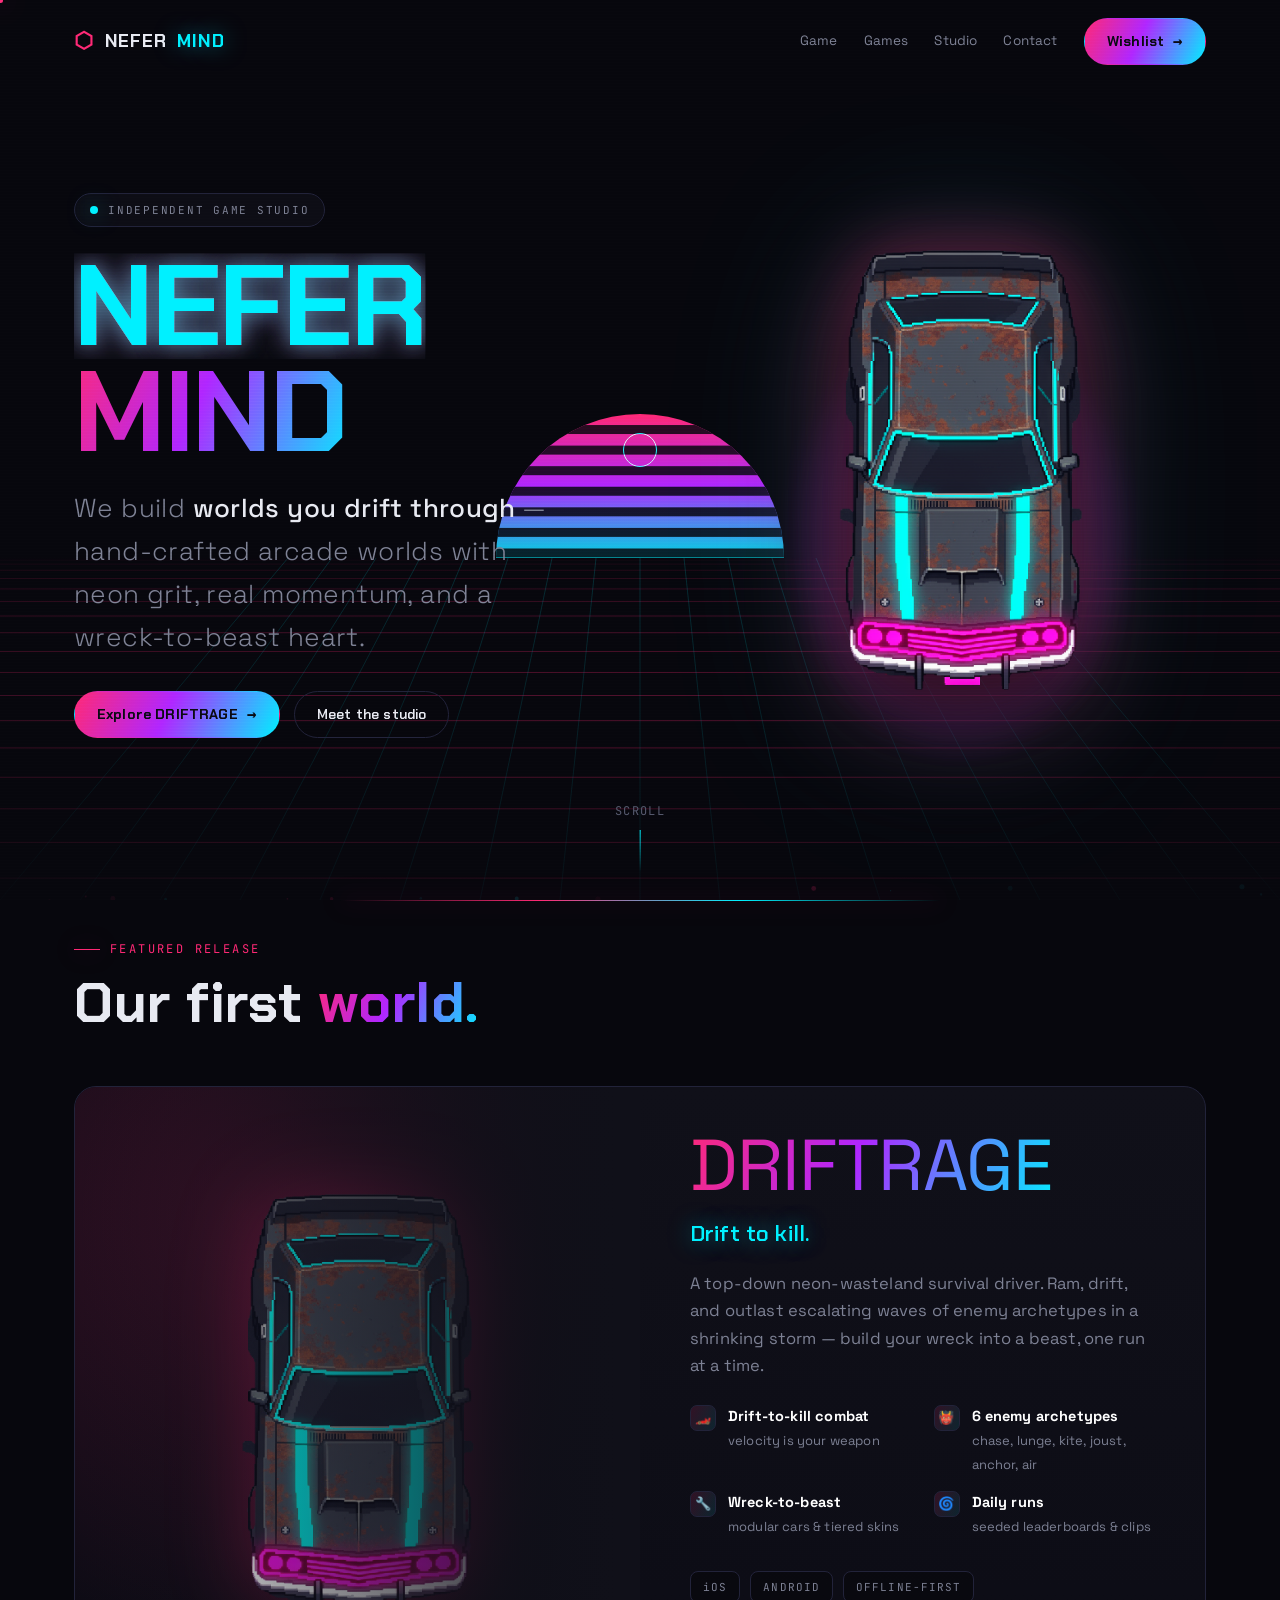
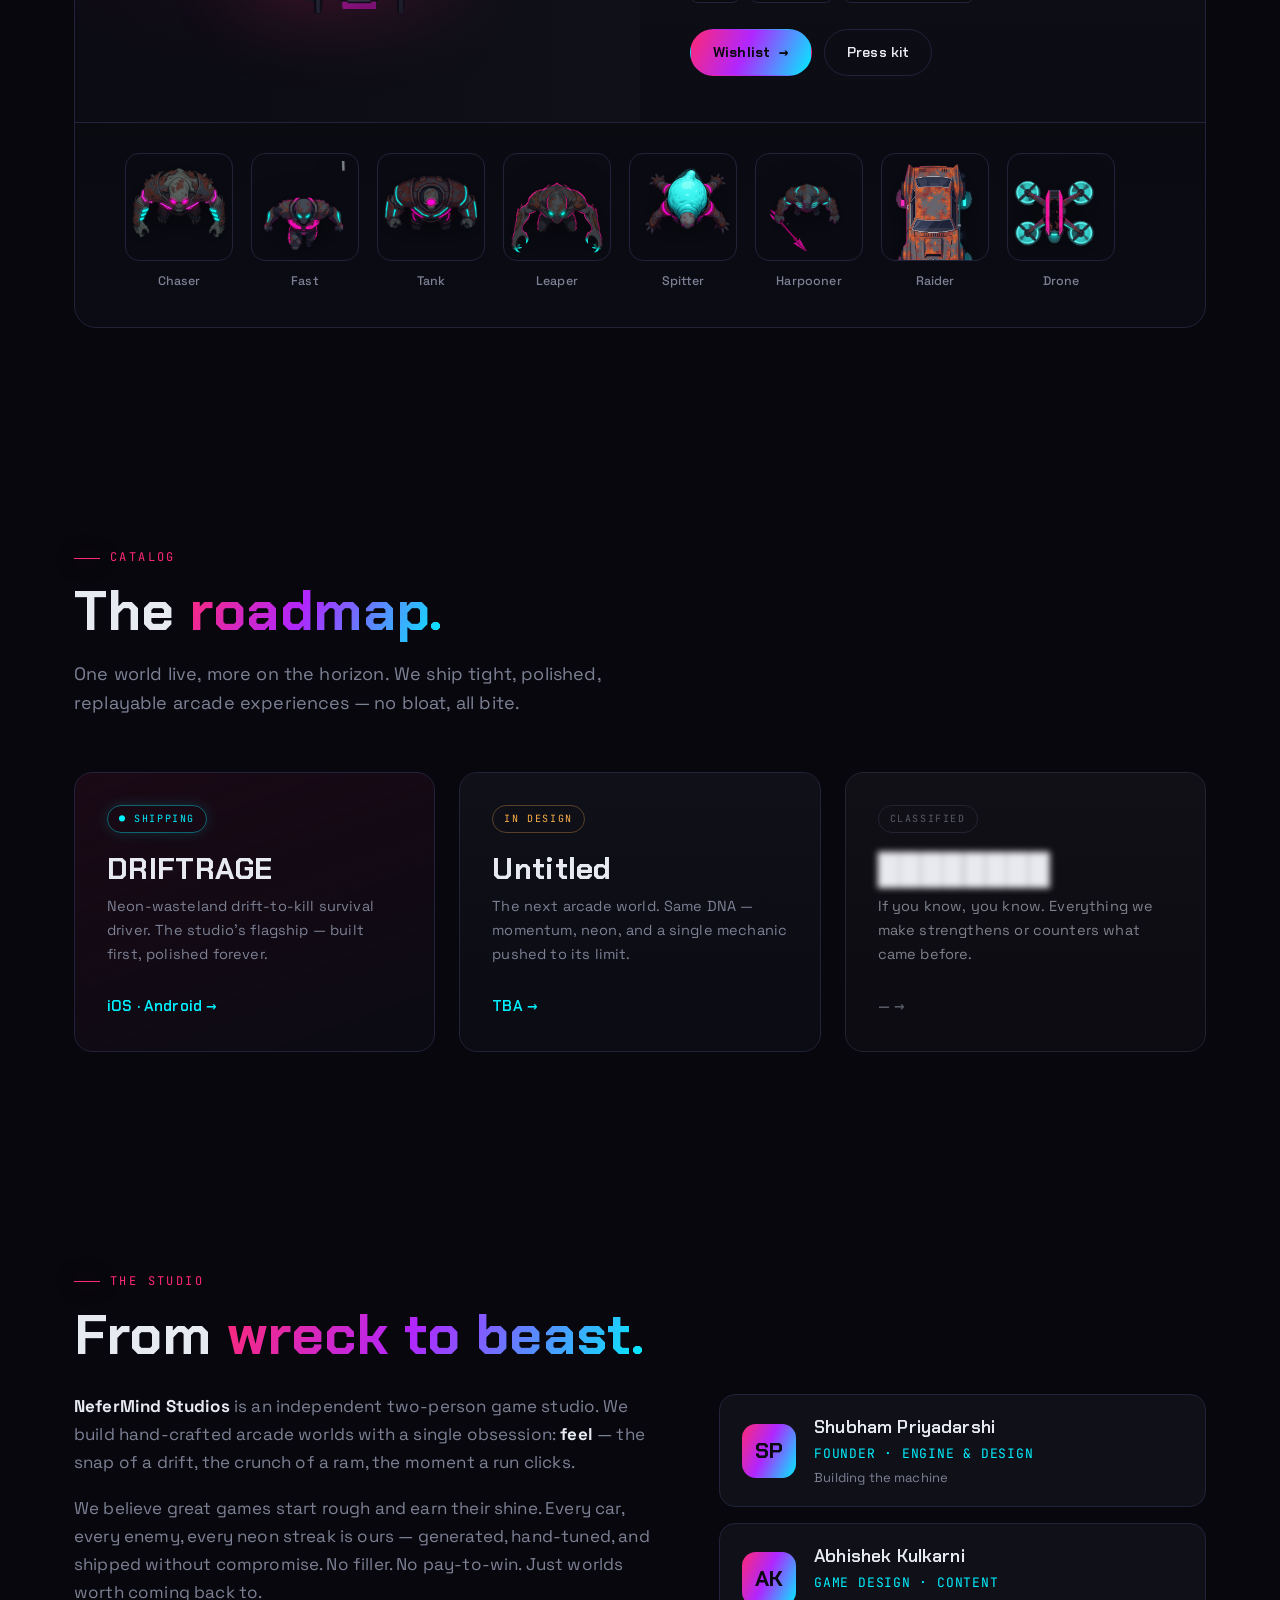
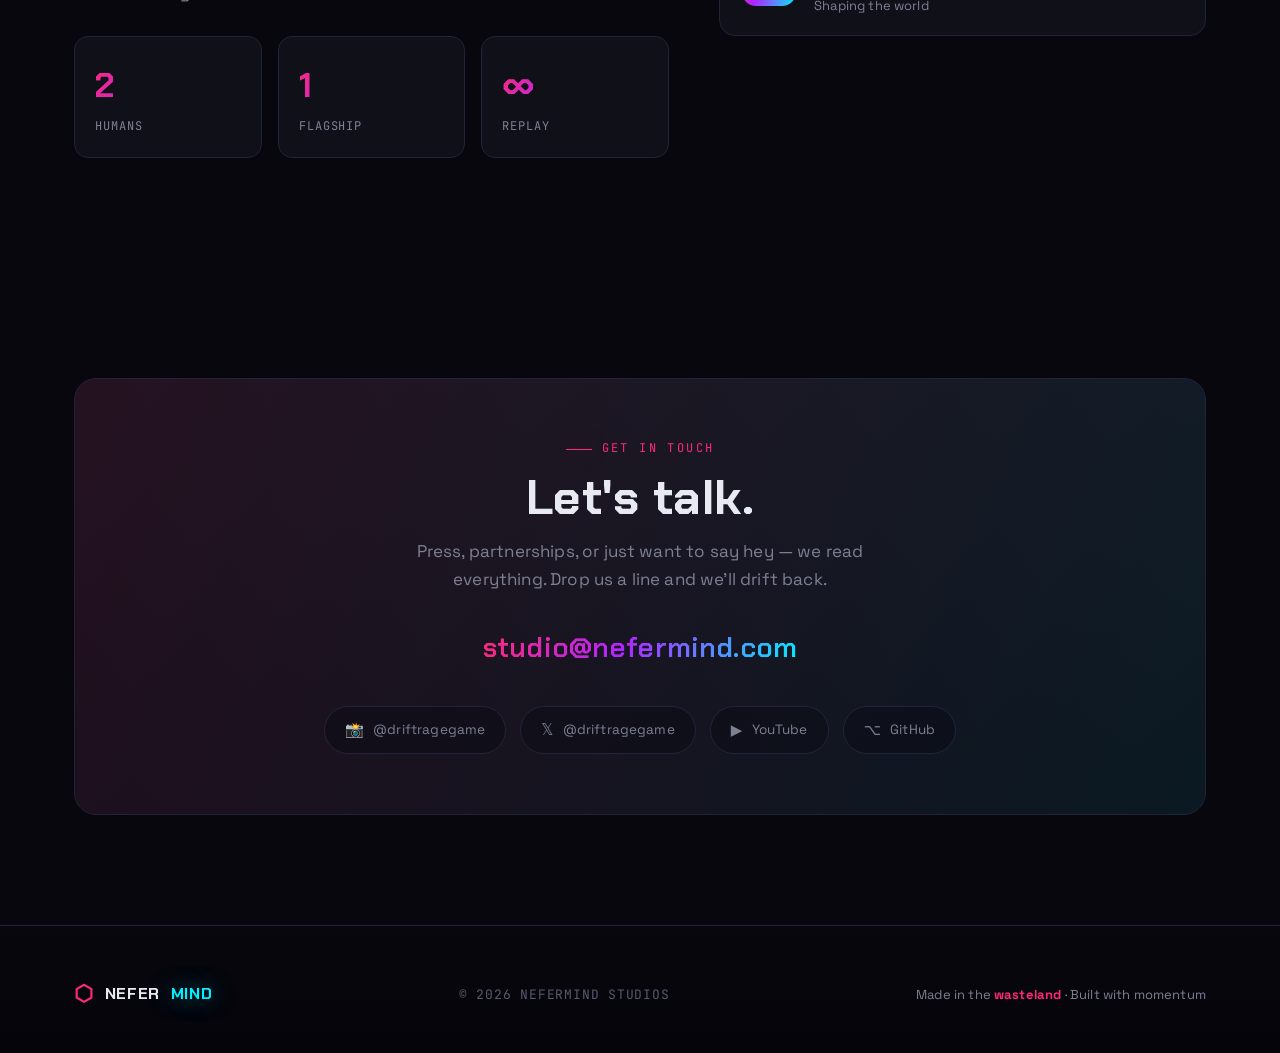
==== index.html @ 4231c58b "NeferMind Studios landing page — neon synthwave, drift-to-kill showcase" ====
<!doctype html>
<html lang="en">
<head>
<meta charset="utf-8">
<meta name="viewport" content="width=device-width,initial-scale=1,viewport-fit=cover">
<title>NeferMind Studios — We build worlds you drift through</title>
<meta name="description" content="NeferMind Studios is an independent game studio building DRIFTRAGE — a neon-wasteland drift-to-kill arcade game for iOS & Android.">
<meta name="theme-color" content="#07070d">
<meta property="og:title" content="NeferMind Studios">
<meta property="og:description" content="We build worlds you drift through. DRIFTRAGE — drift to kill.">
<meta property="og:type" content="website">
<meta property="og:url" content="https://nefermind.com">
<meta name="twitter:card" content="summary_large_image">
<link rel="icon" href="data:image/svg+xml,%3Csvg xmlns='http://www.w3.org/2000/svg' viewBox='0 0 100 100'%3E%3Ctext y='.9em' font-size='90'%3E%E2%AC%A1%3C/text%3E%3C/svg%3E">
<link rel="preconnect" href="https://fonts.googleapis.com">
<link rel="preconnect" href="https://fonts.gstatic.com" crossorigin>
<link href="https://fonts.googleapis.com/css2?family=Chakra+Petch:wght@400;500;600;700&family=Space+Grotesk:wght@300;400;500;600;700&family=JetBrains+Mono:wght@400;500&display=swap" rel="stylesheet">
<style>
  :root{
    --bg:#07070d; --bg2:#0b0b14; --panel:#101019; --panel2:#15161f;
    --bdr:#22233a; --txt:#e8eaf2; --mut:#7d8194; --dim:#565a6e;
    --pink:#ff2975; --cyan:#00f0ff; --mag:#b026ff; --amber:#ffb347;
    --glow-pink:0 0 22px rgba(255,41,117,.55), 0 0 60px rgba(255,41,117,.25);
    --glow-cyan:0 0 22px rgba(0,240,255,.5), 0 0 60px rgba(0,240,255,.22);
    --grad:linear-gradient(115deg,var(--pink),var(--mag) 45%,var(--cyan));
    --grad-soft:linear-gradient(115deg,rgba(255,41,117,.15),rgba(0,240,255,.1));
  }
  *{box-sizing:border-box;margin:0;padding:0}
  html{scroll-behavior:smooth;-webkit-text-size-adjust:100%}
  body{
    background:var(--bg);color:var(--txt);
    font:16px/1.65 'Space Grotesk',system-ui,sans-serif;
    overflow-x:hidden;letter-spacing:.01em;
  }
  ::selection{background:var(--pink);color:#fff}
  h1,h2,h3,h4{font-family:'Chakra Petch',sans-serif;font-weight:700;line-height:1.05;letter-spacing:.01em}
  a{color:inherit;text-decoration:none}
  img{max-width:100%}
  .wrap{max-width:1180px;margin:0 auto;padding:0 24px}
  .mono{font-family:'JetBrains Mono',monospace;font-size:12px;letter-spacing:.12em;text-transform:uppercase}

  /* ── scroll progress ── */
  #progress{position:fixed;top:0;left:0;height:3px;width:0;z-index:200;
    background:var(--grad);box-shadow:var(--glow-pink)}

  /* ── scanline / grain overlay ── */
  .grain{position:fixed;inset:0;pointer-events:none;z-index:150;opacity:.04;
    background:repeating-linear-gradient(0deg,#fff 0 1px,transparent 1px 3px);mix-blend-mode:overlay}

  /* ── custom cursor ── */
  #cursor,#cursor-dot{position:fixed;top:0;left:0;pointer-events:none;z-index:300;
    border-radius:50%;mix-blend-mode:screen;will-change:transform}
  #cursor{width:34px;height:34px;border:1.5px solid var(--cyan);margin:-17px 0 0 -17px;
    transition:width .18s,height .18s,opacity .2s,background .18s}
  #cursor-dot{width:5px;height:5px;background:var(--pink);margin:-2.5px 0 0 -2.5px;box-shadow:var(--glow-pink)}
  body.cur-active #cursor{opacity:1}body.cur-active #cursor-dot{opacity:1}
  body.cur-hover #cursor{width:58px;height:58px;margin:-29px 0 0 -29px;background:rgba(0,240,255,.1);border-color:var(--pink)}
  @media (hover:none),(pointer:coarse){#cursor,#cursor-dot{display:none}}

  /* ── nav ── */
  nav{position:fixed;top:0;left:0;right:0;z-index:120;transition:background .3s,border-color .3s,padding .3s;
    padding:18px 0;border-bottom:1px solid transparent}
  nav.scrolled{background:rgba(7,7,13,.72);backdrop-filter:blur(18px) saturate(140%);
    -webkit-backdrop-filter:blur(18px) saturate(140%);border-color:var(--bdr);padding:12px 0}
  nav .wrap{display:flex;align-items:center;gap:22px}
  .brand{display:flex;align-items:center;gap:11px;font-family:'Chakra Petch';font-weight:700;font-size:18px;letter-spacing:.04em}
  .brand .hex{color:var(--pink);font-size:22px;filter:drop-shadow(var(--glow-pink));animation:spin 14s linear infinite}
  .brand span.accent{color:var(--cyan);text-shadow:var(--glow-cyan)}
  nav .links{display:flex;gap:26px;margin-left:auto;align-items:center}
  nav .links a{font-size:13.5px;color:var(--mut);transition:color .2s;position:relative}
  nav .links a:hover{color:var(--txt)}
  nav .links a::after{content:'';position:absolute;left:0;bottom:-6px;width:0;height:2px;background:var(--grad);transition:width .25s}
  nav .links a:hover::after{width:100%}
  .btn{display:inline-flex;align-items:center;gap:9px;font-family:'Chakra Petch';font-weight:600;font-size:14px;
    padding:11px 22px;border-radius:999px;border:1px solid var(--bdr);background:rgba(20,20,30,.6);
    color:var(--txt);cursor:pointer;transition:transform .18s,border-color .2s,box-shadow .25s,background .2s;will-change:transform}
  .btn:hover{border-color:var(--pink);box-shadow:var(--glow-pink);transform:translateY(-2px)}
  .btn.primary{background:var(--grad);border-color:transparent;color:#0a0a12;font-weight:700}
  .btn.primary:hover{box-shadow:0 8px 30px -6px rgba(255,41,117,.6),0 0 40px rgba(0,240,255,.25)}
  .btn.ghost{background:transparent}
  .btn .arr{transition:transform .2s}.btn:hover .arr{transform:translateX(4px)}

  /* ── HERO ── */
  .hero{position:relative;min-height:100svh;display:flex;align-items:center;overflow:hidden;
    padding-top:90px;padding-bottom:60px}
  #grid-canvas,#ember-canvas{position:absolute;inset:0;width:100%;height:100%;z-index:0}
  #ember-canvas{z-index:1}
  .hero-vignette{position:absolute;inset:0;z-index:2;pointer-events:none;
    background:radial-gradient(120% 80% at 50% 30%,transparent 30%,rgba(7,7,13,.5) 70%,var(--bg) 100%)}
  .hero .wrap{position:relative;z-index:3;display:grid;grid-template-columns:1.1fr .9fr;gap:40px;align-items:center;width:100%}
  .hero-text{will-change:transform}
  .kicker{display:inline-flex;align-items:center;gap:10px;padding:7px 15px;border:1px solid var(--bdr);
    border-radius:999px;background:rgba(20,20,30,.5);backdrop-filter:blur(8px);margin-bottom:26px}
  .kicker .pulse{width:8px;height:8px;border-radius:50%;background:var(--cyan);box-shadow:var(--glow-cyan);animation:pulse 2s infinite}
  .kicker span{font-family:'JetBrains Mono';font-size:11px;letter-spacing:.16em;color:var(--mut);text-transform:uppercase}
  h1.wordmark{font-size:clamp(54px,9vw,128px);font-weight:700;line-height:.92;letter-spacing:-.02em;margin-bottom:8px}
  .glitch{position:relative;color:var(--txt);display:inline-block}
  .glitch::before,.glitch::after{content:attr(data-text);position:absolute;top:0;left:0;width:100%;height:100%}
  .glitch::before{color:var(--pink);clip-path:inset(0 0 0 0);animation:glitch1 4.5s infinite steps(1);text-shadow:var(--glow-pink)}
  .glitch::after{color:var(--cyan);clip-path:inset(0 0 0 0);animation:glitch2 4.5s infinite steps(1);text-shadow:var(--glow-cyan)}
  .wordmark .accent{background:var(--grad);-webkit-background-clip:text;background-clip:text;-webkit-text-fill-color:transparent}
  .tagline{font-size:clamp(18px,2.4vw,26px);color:var(--mut);max-width:500px;margin:22px 0 32px;font-weight:300;letter-spacing:.015em}
  .tagline b{color:var(--txt);font-weight:500}
  .hero-cta{display:flex;gap:14px;flex-wrap:wrap}
  .hero-car{position:relative;display:flex;justify-content:center;align-items:center;will-change:transform}
  .car-stage{position:relative;width:min(440px,80vw);aspect-ratio:1/1;margin-top:2vh}
  .car-glow{position:absolute;inset:-6% -6% -34% -6%;border-radius:50%;
    background:radial-gradient(closest-side,rgba(255,41,117,.38),rgba(176,38,255,.14) 58%,transparent 72%);filter:blur(10px)}
  .car-img{position:relative;z-index:2;width:100%;animation:float 6s ease-in-out infinite;
    filter:drop-shadow(0 34px 44px rgba(0,0,0,.65)) drop-shadow(0 0 34px rgba(255,41,117,.45)) drop-shadow(0 0 70px rgba(0,240,255,.18))}
  .car-grid-shadow{position:absolute;bottom:8%;left:50%;transform:translateX(-50%);width:60%;height:30px;z-index:1;
    background:radial-gradient(closest-side,rgba(0,240,255,.25),transparent);filter:blur(6px);animation:float-shadow 6s ease-in-out infinite}
  .scroll-cue{position:absolute;bottom:28px;left:50%;transform:translateX(-50%);z-index:4;
    display:flex;flex-direction:column;align-items:center;gap:8px;color:var(--dim)}
  .scroll-cue .line{width:1px;height:42px;background:linear-gradient(var(--cyan),transparent);animation:cue 2.2s infinite}

  /* ── section base ── */
  section{position:relative;padding:110px 0;z-index:5}
  .sec-head{margin-bottom:54px;max-width:680px}
  .sec-tag{font-family:'JetBrains Mono';font-size:12px;letter-spacing:.2em;color:var(--pink);
    text-transform:uppercase;margin-bottom:14px;display:flex;align-items:center;gap:10px}
  .sec-tag::before{content:'';width:26px;height:1px;background:var(--pink);box-shadow:var(--glow-pink)}
  .sec-title{font-size:clamp(34px,5vw,56px);line-height:1.04}
  .sec-title .grad{background:var(--grad);-webkit-background-clip:text;background-clip:text;-webkit-text-fill-color:transparent}
  .sec-sub{color:var(--mut);font-size:18px;margin-top:18px;max-width:560px}

  /* ── FEATURED GAME ── */
  #game{padding-top:40px}
  #game::before{content:'';position:absolute;top:0;left:50%;transform:translateX(-50%);width:60%;max-width:600px;height:1px;
    background:linear-gradient(90deg,transparent,var(--pink),var(--cyan),transparent);box-shadow:var(--glow-pink);z-index:1}
  .game-card{position:relative;border:1px solid var(--bdr);border-radius:22px;overflow:hidden;
    background:linear-gradient(180deg,var(--panel),var(--bg2));}
  .game-card-top{position:relative;display:grid;grid-template-columns:1fr 1fr;gap:0;min-height:440px}
  .game-visual{position:relative;overflow:hidden;display:flex;align-items:center;justify-content:center;
    background:radial-gradient(120% 120% at 30% 20%,rgba(255,41,117,.18),transparent 60%),var(--bg2)}
  .game-visual img{width:92%;max-width:420px;filter:drop-shadow(0 0 40px rgba(255,41,117,.4));animation:float 7s ease-in-out infinite}
  .game-visual::after{content:'';position:absolute;inset:0;background:linear-gradient(90deg,transparent,var(--panel) 96%);z-index:2}
  .game-info{padding:46px 50px;display:flex;flex-direction:column;justify-content:center;gap:18px}
  .game-name{font-size:clamp(42px,6vw,72px);line-height:.9;letter-spacing:-.01em}
  .game-name .grad{background:var(--grad);-webkit-background-clip:text;background-clip:text;-webkit-text-fill-color:transparent}
  .game-tag{font-family:'Chakra Petch';font-size:22px;color:var(--cyan);text-shadow:var(--glow-cyan);font-weight:600}
  .game-desc{color:var(--mut);font-size:16.5px}
  .feats{display:grid;grid-template-columns:1fr 1fr;gap:14px 22px;margin:8px 0}
  .feat{display:flex;gap:12px;align-items:flex-start;font-size:14.5px;color:var(--txt)}
  .feat .ic{flex:0 0 auto;width:26px;height:26px;border-radius:7px;display:grid;place-items:center;
    background:var(--grad-soft);border:1px solid var(--bdr);font-size:13px}
  .feat b{color:#fff}.feat span{color:var(--mut);font-size:13px}
  .platforms{display:flex;gap:10px;align-items:center;margin-top:6px}
  .plat{font-family:'JetBrains Mono';font-size:11px;letter-spacing:.1em;padding:6px 12px;border:1px solid var(--bdr);
    border-radius:8px;background:rgba(0,0,0,.3);color:var(--mut)}
  .game-cta{display:flex;gap:12px;margin-top:8px;flex-wrap:wrap}

  /* ── mob showcase strip ── */
  .mob-strip{display:flex;gap:18px;overflow-x:auto;padding:30px 50px 36px;scroll-snap-type:x mandatory;
    border-top:1px solid var(--bdr);background:linear-gradient(180deg,rgba(0,0,0,.2),transparent)}
  .mob-strip::-webkit-scrollbar{height:6px}.mob-strip::-webkit-scrollbar-thumb{background:var(--bdr);border-radius:3px}
  .mob{flex:0 0 auto;width:108px;text-align:center;scroll-snap-align:start;cursor:pointer;transition:transform .25s}
  .mob:hover{transform:translateY(-8px)}
  .mob-img{width:108px;height:108px;border-radius:14px;border:1px solid var(--bdr);background:var(--bg2);
    display:grid;place-items:center;overflow:hidden;transition:border-color .25s,box-shadow .25s}
  .mob:hover .mob-img{border-color:var(--pink);box-shadow:var(--glow-pink)}
  .mob-img img{width:88%;height:88%;object-fit:contain;filter:drop-shadow(0 6px 14px rgba(0,0,0,.5));transition:filter .25s,transform .25s}
  .mob:hover .mob-img img{filter:drop-shadow(0 6px 14px rgba(0,0,0,.5)) drop-shadow(0 0 14px rgba(255,41,117,.5));transform:scale(1.06)}
  .mob-name{margin-top:10px;font-size:12.5px;color:var(--mut);font-weight:500}
  .mob:hover .mob-name{color:var(--txt)}

  /* ── GAMES grid ── */
  .games-grid{display:grid;grid-template-columns:repeat(auto-fit,minmax(280px,1fr));gap:24px}
  .gcard{position:relative;border:1px solid var(--bdr);border-radius:18px;padding:32px;overflow:hidden;
    background:linear-gradient(180deg,var(--panel),var(--bg2));transition:transform .3s,border-color .3s,box-shadow .3s;min-height:280px;
    display:flex;flex-direction:column;justify-content:space-between}
  .gcard:hover{transform:translateY(-6px);border-color:var(--pink);box-shadow:var(--glow-pink)}
  .gcard.live{background:linear-gradient(160deg,rgba(255,41,117,.08),var(--bg2))}
  .gcard .status{font-family:'JetBrains Mono';font-size:10px;letter-spacing:.16em;padding:5px 11px;border-radius:999px;
    border:1px solid var(--bdr);width:fit-content;text-transform:uppercase}
  .gcard .status.live{color:var(--cyan);border-color:rgba(0,240,255,.4);box-shadow:0 0 14px rgba(0,240,255,.15)}
  .gcard .status.soon{color:var(--amber);border-color:rgba(255,179,71,.3)}
  .gcard .status.cls{color:var(--dim)}
  .gcard h3{font-size:30px;margin:20px 0 10px}
  .gcard p{color:var(--mut);font-size:14.5px}
  .gcard .gtag{margin-top:auto;padding-top:18px;font-family:'Chakra Petch';color:var(--cyan);font-weight:600;font-size:15px}
  .gcard.locked{opacity:.55;filter:grayscale(.4)}
  .gcard.locked .blurry{filter:blur(3px)}

  /* ── STUDIO ── */
  .studio-grid{display:grid;grid-template-columns:1.1fr .9fr;gap:50px;align-items:center}
  .studio-text p{color:var(--mut);font-size:17px;margin-bottom:18px}
  .studio-text p b{color:var(--txt)}
  .stats{display:grid;grid-template-columns:repeat(3,1fr);gap:16px;margin-top:30px}
  .stat{border:1px solid var(--bdr);border-radius:14px;padding:20px;background:var(--panel)}
  .stat .v{font-family:'Chakra Petch';font-size:34px;font-weight:700;background:var(--grad);-webkit-background-clip:text;background-clip:text;-webkit-text-fill-color:transparent}
  .stat .k{font-size:12px;color:var(--mut);margin-top:4px;font-family:'JetBrains Mono';letter-spacing:.08em;text-transform:uppercase}
  .team{display:flex;flex-direction:column;gap:16px}
  .member{display:flex;gap:18px;align-items:center;border:1px solid var(--bdr);border-radius:16px;padding:18px 22px;
    background:var(--panel);transition:border-color .25s,transform .25s}
  .member:hover{border-color:var(--cyan);transform:translateX(6px)}
  .avatar{width:54px;height:54px;border-radius:14px;background:var(--grad);display:grid;place-items:center;
    font-family:'Chakra Petch';font-weight:700;font-size:22px;color:#0a0a12;flex:0 0 auto}
  .member .nm{font-family:'Chakra Petch';font-weight:600;font-size:18px}
  .member .rl{color:var(--cyan);font-size:13px;font-family:'JetBrains Mono';letter-spacing:.06em}
  .member .loc{color:var(--mut);font-size:13px;margin-top:2px}

  /* ── PRESS / contact ── */
  .press{position:relative;border:1px solid var(--bdr);border-radius:22px;padding:60px;text-align:center;
    background:linear-gradient(180deg,var(--panel),var(--bg2));overflow:hidden}
  .press::before{content:'';position:absolute;inset:0;background:var(--grad-soft);opacity:.6}
  .press>*{position:relative}
  .press h2{font-size:clamp(30px,4.5vw,48px);margin-bottom:14px}
  .press p{color:var(--mut);max-width:520px;margin:0 auto 32px;font-size:17px}
  .contact-row{display:flex;gap:16px;justify-content:center;flex-wrap:wrap;margin-bottom:34px}
  .email{font-family:'Chakra Petch';font-size:clamp(20px,3vw,28px);background:var(--grad);-webkit-background-clip:text;background-clip:text;-webkit-text-fill-color:transparent;font-weight:600}
  .socials{display:flex;gap:14px;justify-content:center;flex-wrap:wrap}
  .soc{display:inline-flex;align-items:center;gap:9px;padding:11px 20px;border:1px solid var(--bdr);border-radius:999px;
    background:rgba(10,10,20,.5);font-size:13.5px;color:var(--mut);transition:.2s}
  .soc:hover{border-color:var(--cyan);color:var(--txt);box-shadow:var(--glow-cyan)}
  .soc .ic{font-size:15px}

  /* ── footer ── */
  footer{border-top:1px solid var(--bdr);padding:50px 0 40px;position:relative;z-index:5;
    background:linear-gradient(180deg,var(--bg),#04040a)}
  footer .wrap{display:flex;justify-content:space-between;align-items:center;gap:24px;flex-wrap:wrap}
  footer .brand{font-size:16px}
  footer .copy{color:var(--dim);font-size:13px;font-family:'JetBrains Mono';letter-spacing:.06em}
  footer .made{color:var(--mut);font-size:13px}
  footer .made b{color:var(--pink)}

  /* ── reveal animation ── */
  .reveal{opacity:0;transform:translateY(34px);transition:opacity .8s cubic-bezier(.2,.7,.2,1),transform .8s cubic-bezier(.2,.7,.2,1)}
  .reveal.in{opacity:1;transform:none}
  .reveal[data-d="1"]{transition-delay:.08s}.reveal[data-d="2"]{transition-delay:.16s}
  .reveal[data-d="3"]{transition-delay:.24s}.reveal[data-d="4"]{transition-delay:.32s}

  /* ── keyframes ── */
  @keyframes spin{to{transform:rotate(360deg)}}
  @keyframes pulse{0%,100%{opacity:1;transform:scale(1)}50%{opacity:.4;transform:scale(.7)}}
  @keyframes float{0%,100%{transform:translateY(0)}50%{transform:translateY(-16px)}}
  @keyframes float-shadow{0%,100%{transform:translateX(-50%) scale(1);opacity:.5}50%{transform:translateX(-50%) scale(.8);opacity:.25}}
  @keyframes cue{0%{transform:scaleY(0);transform-origin:top}40%{transform:scaleY(1);transform-origin:top}60%{transform:scaleY(1);transform-origin:bottom}100%{transform:scaleY(0);transform-origin:bottom}}
  @keyframes glitch1{0%,92%,100%{clip-path:inset(0 0 0 0);transform:translate(0)}93%{clip-path:inset(8% 0 60% 0);transform:translate(-3px,0)}95%{clip-path:inset(50% 0 20% 0);transform:translate(3px,0)}97%{clip-path:inset(20% 0 70% 0);transform:translate(-2px,0)}}
  @keyframes glitch2{0%,92%,100%{clip-path:inset(0 0 0 0);transform:translate(0)}94%{clip-path:inset(60% 0 10% 0);transform:translate(3px,0)}96%{clip-path:inset(10% 0 80% 0);transform:translate(-3px,0)}98%{clip-path:inset(40% 0 40% 0);transform:translate(2px,0)}}

  /* ── responsive ── */
  @media (max-width:900px){
    .hero .wrap{grid-template-columns:1fr;gap:30px;text-align:center}
    .hero-text{order:1}.hero-car{order:2}
    .kicker{margin-left:auto;margin-right:auto}
    .tagline{margin-left:auto;margin-right:auto}
    .hero-cta{justify-content:center}
    .car-stage{width:min(320px,70vw)}
    .game-card-top{grid-template-columns:1fr;min-height:auto}
    .game-visual{min-height:300px}.game-visual::after{background:linear-gradient(180deg,transparent,var(--panel) 92%)}
    .game-info{padding:34px 28px}
    .studio-grid{grid-template-columns:1fr;gap:36px}
    .feats{grid-template-columns:1fr}
    section{padding:80px 0}
    nav .links a:not(.btn-wrap){display:none}
  }
  @media (max-width:560px){
    .wrap{padding:0 18px}
    .game-info{padding:28px 20px}.press{padding:40px 22px}
    .stats{grid-template-columns:1fr}.mob-strip{padding:24px 20px}
  }

  /* ── reduced motion ── */
  @media (prefers-reduced-motion:reduce){
    *{animation:none!important;scroll-behavior:auto!important}
    .reveal{opacity:1;transform:none;transition:none}
    #grid-canvas,#ember-canvas{display:none}
  }
</style>
</head>
<body>
<div id="progress"></div>
<div class="grain"></div>
<div id="cursor"></div>
<div id="cursor-dot"></div>

<nav id="nav">
  <div class="wrap">
    <a href="#top" class="brand"><span class="hex">⬡</span>NEFER<span class="accent">MIND</span></a>
    <div class="links">
      <a href="#game">Game</a>
      <a href="#games">Games</a>
      <a href="#studio">Studio</a>
      <a href="#press">Contact</a>
      <a href="#game" class="btn-wrap"><span class="btn primary" data-magnetic>Wishlist <span class="arr">→</span></span></a>
    </div>
  </div>
</nav>

<!-- HERO -->
<header class="hero" id="top">
  <canvas id="grid-canvas"></canvas>
  <canvas id="ember-canvas"></canvas>
  <div class="hero-vignette"></div>
  <div class="wrap">
    <div class="hero-text" data-parallax="0.04">
      <div class="kicker"><span class="pulse"></span><span>Independent Game Studio</span></div>
      <h1 class="wordmark"><span class="glitch" data-text="NEFER">NEFER</span><span class="accent">MIND</span></h1>
      <p class="tagline">We build <b>worlds you drift through</b> — hand-crafted arcade worlds with neon grit, real momentum, and a wreck-to-beast heart.</p>
      <div class="hero-cta">
        <a href="#game" class="btn primary" data-magnetic>Explore DRIFTRAGE <span class="arr">→</span></a>
        <a href="#studio" class="btn ghost" data-magnetic>Meet the studio</a>
      </div>
    </div>
    <div class="hero-car" data-parallax="-0.06">
      <div class="car-stage">
        <div class="car-glow"></div>
        <img class="car-img" src="assets/img/interceptor.png" alt="DRIFTRAGE interceptor car" loading="eager">
        <div class="car-grid-shadow"></div>
      </div>
    </div>
  </div>
  <a href="#game" class="scroll-cue" aria-label="Scroll down"><span class="mono">SCROLL</span><span class="line"></span></a>
</header>

<!-- FEATURED GAME -->
<section id="game">
  <div class="wrap">
    <div class="sec-head reveal">
      <div class="sec-tag">Featured Release</div>
      <h2 class="sec-title">Our first <span class="grad">world.</span></h2>
    </div>

    <div class="game-card reveal">
      <div class="game-card-top">
        <div class="game-visual">
          <img src="assets/img/interceptor.png" alt="DRIFTRAGE interceptor">
        </div>
        <div class="game-info">
          <div class="game-name"><span class="grad">DRIFTRAGE</span></div>
          <div class="game-tag">Drift to kill.</div>
          <p class="game-desc">A top-down neon-wasteland survival driver. Ram, drift, and outlast escalating waves of enemy archetypes in a shrinking storm — build your wreck into a beast, one run at a time.</p>
          <div class="feats">
            <div class="feat"><span class="ic">🏎️</span><div><b>Drift-to-kill combat</b><br><span>velocity is your weapon</span></div></div>
            <div class="feat"><span class="ic">👹</span><div><b>6 enemy archetypes</b><br><span>chase, lunge, kite, joust, anchor, air</span></div></div>
            <div class="feat"><span class="ic">🔧</span><div><b>Wreck-to-beast</b><br><span>modular cars & tiered skins</span></div></div>
            <div class="feat"><span class="ic">🌀</span><div><b>Daily runs</b><br><span>seeded leaderboards & clips</span></div></div>
          </div>
          <div class="platforms">
            <span class="plat">iOS</span><span class="plat">ANDROID</span><span class="plat">OFFLINE-FIRST</span>
          </div>
          <div class="game-cta">
            <a href="#press" class="btn primary" data-magnetic>Wishlist <span class="arr">→</span></a>
            <a href="#press" class="btn ghost" data-magnetic>Press kit</a>
          </div>
        </div>
      </div>

      <!-- enemy roster -->
      <div class="mob-strip">
        <div class="mob" data-magnetic><div class="mob-img"><img src="assets/img/mob-chaser.png" alt="chaser"></div><div class="mob-name">Chaser</div></div>
        <div class="mob" data-magnetic><div class="mob-img"><img src="assets/img/mob-fast.png" alt="fast"></div><div class="mob-name">Fast</div></div>
        <div class="mob" data-magnetic><div class="mob-img"><img src="assets/img/mob-tank.png" alt="tank"></div><div class="mob-name">Tank</div></div>
        <div class="mob" data-magnetic><div class="mob-img"><img src="assets/img/mob-leaper.png" alt="leaper"></div><div class="mob-name">Leaper</div></div>
        <div class="mob" data-magnetic><div class="mob-img"><img src="assets/img/mob-spitter.png" alt="spitter"></div><div class="mob-name">Spitter</div></div>
        <div class="mob" data-magnetic><div class="mob-img"><img src="assets/img/mob-harpooner.png" alt="harpooner"></div><div class="mob-name">Harpooner</div></div>
        <div class="mob" data-magnetic><div class="mob-img"><img src="assets/img/mob-raider.png" alt="raider"></div><div class="mob-name">Raider</div></div>
        <div class="mob" data-magnetic><div class="mob-img"><img src="assets/img/mob-drone.png" alt="drone"></div><div class="mob-name">Drone</div></div>
      </div>
    </div>
  </div>
</section>

<!-- GAMES -->
<section id="games">
  <div class="wrap">
    <div class="sec-head reveal">
      <div class="sec-tag">Catalog</div>
      <h2 class="sec-title">The <span class="grad">roadmap.</span></h2>
      <p class="sec-sub">One world live, more on the horizon. We ship tight, polished, replayable arcade experiences — no bloat, all bite.</p>
    </div>
    <div class="games-grid">
      <div class="gcard live reveal" data-d="1" data-magnetic>
        <span class="status live">● Shipping</span>
        <div><h3>DRIFTRAGE</h3><p>Neon-wasteland drift-to-kill survival driver. The studio's flagship — built first, polished forever.</p></div>
        <div class="gtag">iOS · Android →</div>
      </div>
      <div class="gcard reveal" data-d="2" data-magnetic>
        <span class="status soon">In design</span>
        <div><h3 class="blurry">Untitled</h3><p>The next arcade world. Same DNA — momentum, neon, and a single mechanic pushed to its limit.</p></div>
        <div class="gtag">TBA →</div>
      </div>
      <div class="gcard locked reveal" data-d="3" data-magnetic>
        <span class="status cls">Classified</span>
        <div><h3 class="blurry">████████</h3><p>If you know, you know. Everything we make strengthens or counters what came before.</p></div>
        <div class="gtag" style="color:var(--dim)">— →</div>
      </div>
    </div>
  </div>
</section>

<!-- STUDIO -->
<section id="studio">
  <div class="wrap">
    <div class="studio-grid">
      <div class="studio-text">
        <div class="sec-head reveal" style="margin-bottom:28px">
          <div class="sec-tag">The Studio</div>
          <h2 class="sec-title">From <span class="grad">wreck to beast.</span></h2>
        </div>
        <p class="reveal"><b>NeferMind Studios</b> is an independent two-person game studio. We build hand-crafted arcade worlds with a single obsession: <b>feel</b> — the snap of a drift, the crunch of a ram, the moment a run clicks.</p>
        <p class="reveal" data-d="1">We believe great games start rough and earn their shine. Every car, every enemy, every neon streak is ours — generated, hand-tuned, and shipped without compromise. No filler. No pay-to-win. Just worlds worth coming back to.</p>
        <div class="stats reveal" data-d="2">
          <div class="stat"><div class="v">2</div><div class="k">Humans</div></div>
          <div class="stat"><div class="v">1</div><div class="k">Flagship</div></div>
          <div class="stat"><div class="v">∞</div><div class="k">Replay</div></div>
        </div>
      </div>
      <div class="team reveal" data-d="1">
        <div class="member">
          <div class="avatar">SP</div>
          <div><div class="nm">Shubham Priyadarshi</div><div class="rl">FOUNDER · ENGINE & DESIGN</div><div class="loc">Building the machine</div></div>
        </div>
        <div class="member">
          <div class="avatar">AK</div>
          <div><div class="nm">Abhishek Kulkarni</div><div class="rl">GAME DESIGN · CONTENT</div><div class="loc">Shaping the world</div></div>
        </div>
      </div>
    </div>
  </div>
</section>

<!-- PRESS / CONTACT -->
<section id="press">
  <div class="wrap">
    <div class="press reveal">
      <div class="sec-tag" style="justify-content:center">Get in touch</div>
      <h2>Let's <span class="grad">talk.</span></h2>
      <p>Press, partnerships, or just want to say hey — we read everything. Drop us a line and we'll drift back.</p>
      <div class="contact-row">
        <a href="mailto:studio@nefermind.com" class="email" data-magnetic>studio@nefermind.com</a>
      </div>
      <div class="socials">
        <a class="soc" href="https://instagram.com/driftragegame" data-magnetic><span class="ic">📸</span> @driftragegame</a>
        <a class="soc" href="https://twitter.com/driftragegame" data-magnetic><span class="ic">𝕏</span> @driftragegame</a>
        <a class="soc" href="https://youtube.com/@nefermindstudios" data-magnetic><span class="ic">▶</span> YouTube</a>
        <a class="soc" href="https://github.com/ShubhamPriyadarshi" data-magnetic><span class="ic">⌥</span> GitHub</a>
      </div>
    </div>
  </div>
</section>

<footer>
  <div class="wrap">
    <a href="#top" class="brand"><span class="hex">⬡</span>NEFER<span class="accent">MIND</span></a>
    <span class="copy">© <span id="year"></span> NEFERMIND STUDIOS</span>
    <span class="made">Made in the <b>wasteland</b> · Built with momentum</span>
  </div>
</footer>

<script>
(function(){
  'use strict';
  var RM = matchMedia('(prefers-reduced-motion:reduce)').matches;
  var TOUCH = matchMedia('(hover:none),(pointer:coarse)').matches;
  document.getElementById('year').textContent = new Date().getFullYear();

  /* ── scroll progress ── */
  var prog = document.getElementById('progress');
  function onScroll(){
    var h = document.documentElement.scrollHeight - innerHeight;
    prog.style.width = (h>0 ? (scrollY/h*100) : 0) + '%';
    document.getElementById('nav').classList.toggle('scrolled', scrollY > 30);
  }
  addEventListener('scroll', onScroll, {passive:true}); onScroll();

  /* ── reveals ── */
  var io = new IntersectionObserver(function(es){
    es.forEach(function(e){ if(e.isIntersecting){ e.target.classList.add('in'); io.unobserve(e.target); } });
  }, {threshold:.12, rootMargin:'0px 0px -8% 0px'});
  document.querySelectorAll('.reveal').forEach(function(el){ io.observe(el); });

  /* ── custom cursor ── */
  if(!TOUCH){
    var c = document.getElementById('cursor'), d = document.getElementById('cursor-dot');
    var cx=innerWidth/2, cy=innerHeight/2, tx=cx, ty=cy;
    addEventListener('mousemove', function(e){
      document.body.classList.add('cur-active');
      tx=e.clientX; ty=e.clientY;
      d.style.transform = 'translate('+tx+'px,'+ty+'px)';
    });
    (function loop(){
      cx += (tx-cx)*.18; cy += (ty-cy)*.18;
      c.style.transform = 'translate('+cx+'px,'+cy+'px)';
      requestAnimationFrame(loop);
    })();
    var hoverSel = 'a,button,.btn,.gcard,.mob,.member,.soc,[data-magnetic]';
    document.querySelectorAll(hoverSel).forEach(function(el){
      el.addEventListener('mouseenter', function(){ document.body.classList.add('cur-hover'); });
      el.addEventListener('mouseleave', function(){ document.body.classList.remove('cur-hover'); });
    });
  }

  /* ── magnetic buttons ── */
  if(!TOUCH && !RM){
    document.querySelectorAll('[data-magnetic]').forEach(function(el){
      el.addEventListener('mousemove', function(e){
        var r = el.getBoundingClientRect();
        var mx = e.clientX - (r.left + r.width/2), my = e.clientY - (r.top + r.height/2);
        el.style.transform = 'translate('+(mx*.25)+'px,'+(my*.3)+'px)';
      });
      el.addEventListener('mouseleave', function(){ el.style.transform = ''; });
    });
  }

  /* ── hero parallax ── */
  if(!RM && !TOUCH){
    var px = document.querySelectorAll('[data-parallax]');
    addEventListener('mousemove', function(e){
      var x = (e.clientX/innerWidth - .5), y = (e.clientY/innerHeight - .5);
      px.forEach(function(el){ var f = parseFloat(el.getAttribute('data-parallax'))||0;
        el.style.transform = 'translate('+(x*f*60)+'px,'+(y*f*60)+'px)'; });
    });
  }

  /* ── card tilt ── */
  if(!TOUCH && !RM){
    document.querySelectorAll('.gcard').forEach(function(card){
      card.addEventListener('mousemove', function(e){
        var r = card.getBoundingClientRect();
        var x = (e.clientX-r.left)/r.width-.5, y=(e.clientY-r.top)/r.height-.5;
        card.style.transform = 'translateY(-6px) perspective(900px) rotateX('+(-y*6)+'deg) rotateY('+(x*8)+'deg)';
      });
      card.addEventListener('mouseleave', function(){ card.style.transform = ''; });
    });
  }

  /* ── synthwave grid canvas ── */
  if(!RM){
    var gc = document.getElementById('grid-canvas'), gx = gc.getContext('2d');
    var GW=0, GH=0, gt=0;
    function gResize(){ GW=gc.width=gc.offsetWidth*devicePixelRatio; GH=gc.height=gc.offsetHeight*devicePixelRatio; }
    addEventListener('resize', gResize); gResize();
    function drawGrid(){
      gt += 0.012;
      gx.clearRect(0,0,GW,GH);
      var hz = GH*0.62;            // horizon
      // sun
      var sr = Math.min(GW,GH)*0.16;
      var grd = gx.createLinearGradient(0,hz-sr,0,hz);
      grd.addColorStop(0,'#ff2975'); grd.addColorStop(.5,'#b026ff'); grd.addColorStop(1,'#00f0ff');
      gx.save(); gx.beginPath();
      gx.arc(GW/2, hz, Math.max(2,sr), 0, Math.PI*2);
      gx.clip();
      gx.fillStyle = grd; gx.fillRect(GW/2-sr, hz-sr, sr*2, sr);
      // sun scanlines
      gx.fillStyle = 'rgba(7,7,13,.85)';
      for(var i=0;i<7;i++){ var sy = hz-sr + (sr/7)*i + (gt*40%(sr/7)); gx.fillRect(GW/2-sr, sy, sr*2, Math.max(2,sr/16)); }
      gx.restore();
      // floor grid (perspective)
      var lines = 18, depth = GH - hz;
      gx.lineWidth = Math.max(1,devicePixelRatio);
      for(var i=0;i<lines;i++){
        var p = ((i + (gt*1.5)%1) / lines);            // 0..1 moving
        var yy = hz + depth*(p*p);                    // accelerate toward bottom
        var alpha = Math.min(1, p*1.4);
        gx.strokeStyle = 'rgba(255,41,117,'+(alpha*.5)+')';
        gx.beginPath(); gx.moveTo(0,yy); gx.lineTo(GW,yy); gx.stroke();
      }
      // vanishing verticals
      var cols = 16;
      for(var j=0;j<=cols;j++){
        var xx = GW*(j/cols);
        gx.strokeStyle = 'rgba(0,240,255,'+(.18)+')';
        gx.beginPath(); gx.moveTo(GW/2 + (xx-GW/2)*.55, hz); gx.lineTo(xx, GH); gx.stroke();
      }
      requestAnimationFrame(drawGrid);
    }
    drawGrid();
  }

  /* ── ember particles ── */
  if(!RM){
    var ec = document.getElementById('ember-canvas'), ex = ec.getContext('2d');
    var EW=0, EH=0, parts=[];
    function eResize(){ EW=ec.width=ec.offsetWidth*devicePixelRatio; EH=ec.height=ec.offsetHeight*devicePixelRatio; }
    addEventListener('resize', eResize); eResize();
    var N = TOUCH ? 26 : 60;
    for(var i=0;i<N;i++) parts.push(spawn());
    function spawn(){
      return { x:Math.random()*EW, y:EH+Math.random()*60, r:Math.random()*2+0.6,
        vy:-(Math.random()*0.5+0.2), vx:(Math.random()-0.5)*0.3, a:Math.random()*0.6+0.2,
        c: Math.random()<0.5?'255,41,117':'0,240,255' };
    }
    function drawEmbers(){
      ex.clearRect(0,0,EW,EH);
      parts.forEach(function(p){
        p.y += p.vy; p.x += p.vx; p.a -= 0.0015;
        if(p.y < -10 || p.a<=0){ p = Object.assign(p, spawn()); }
        ex.fillStyle = 'rgba('+p.c+','+Math.max(0,p.a)+')';
        ex.beginPath(); ex.arc(p.x,p.y, Math.max(0.4,p.r), 0, Math.PI*2); ex.fill();
      });
      requestAnimationFrame(drawEmbers);
    }
    drawEmbers();
  }
})();
</script>
</body>
</html>
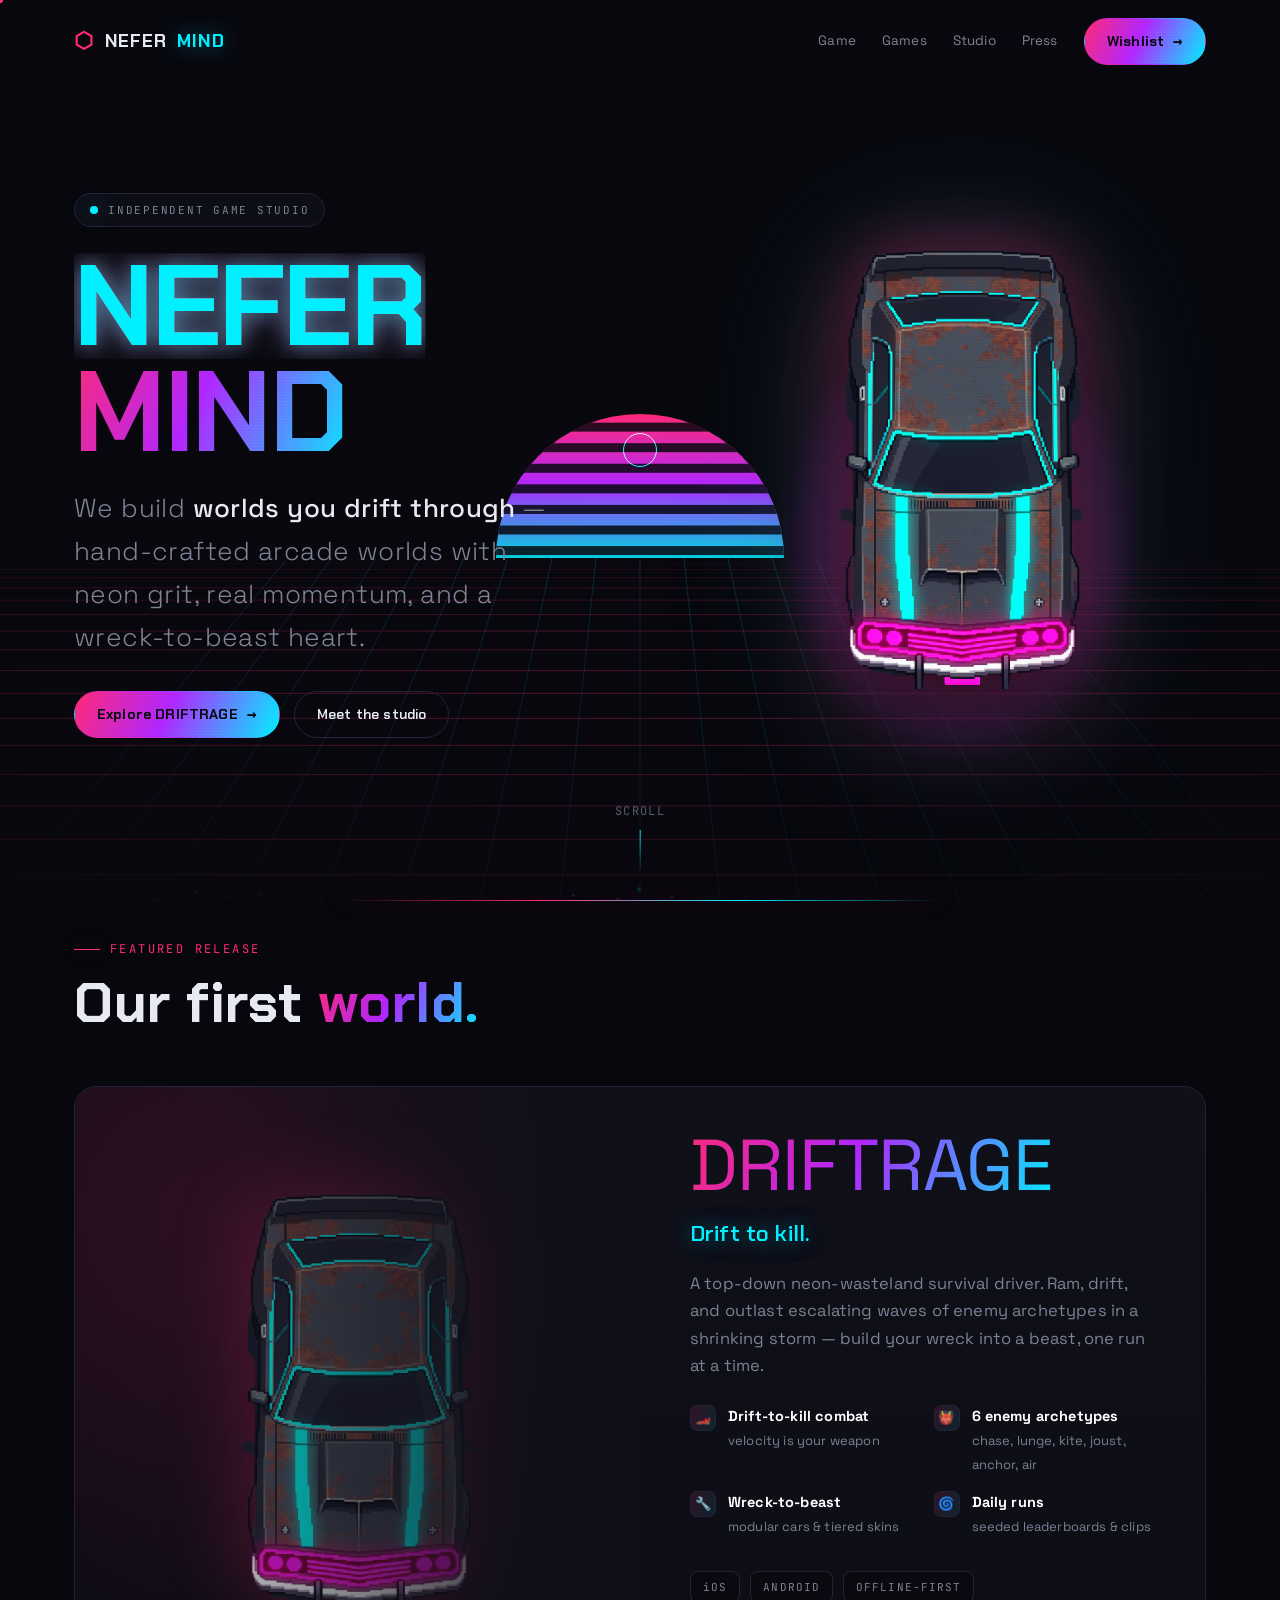
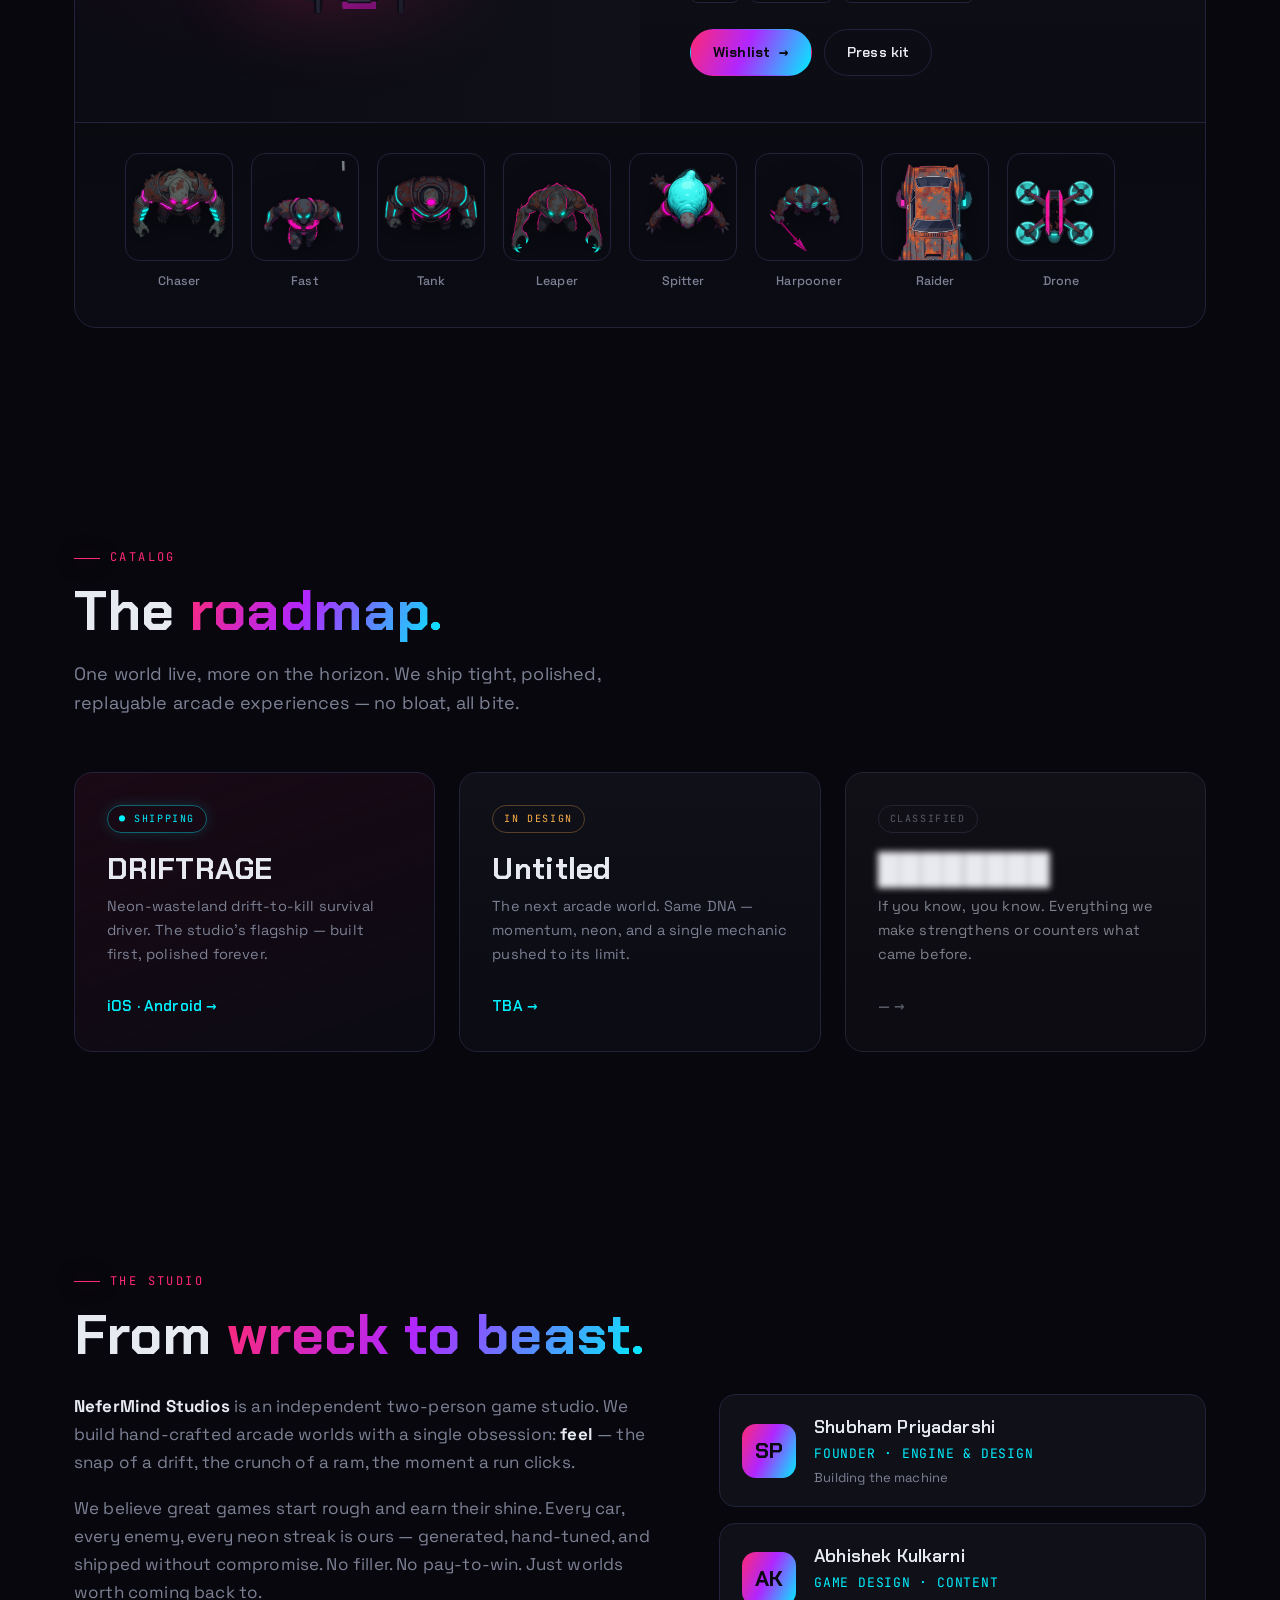
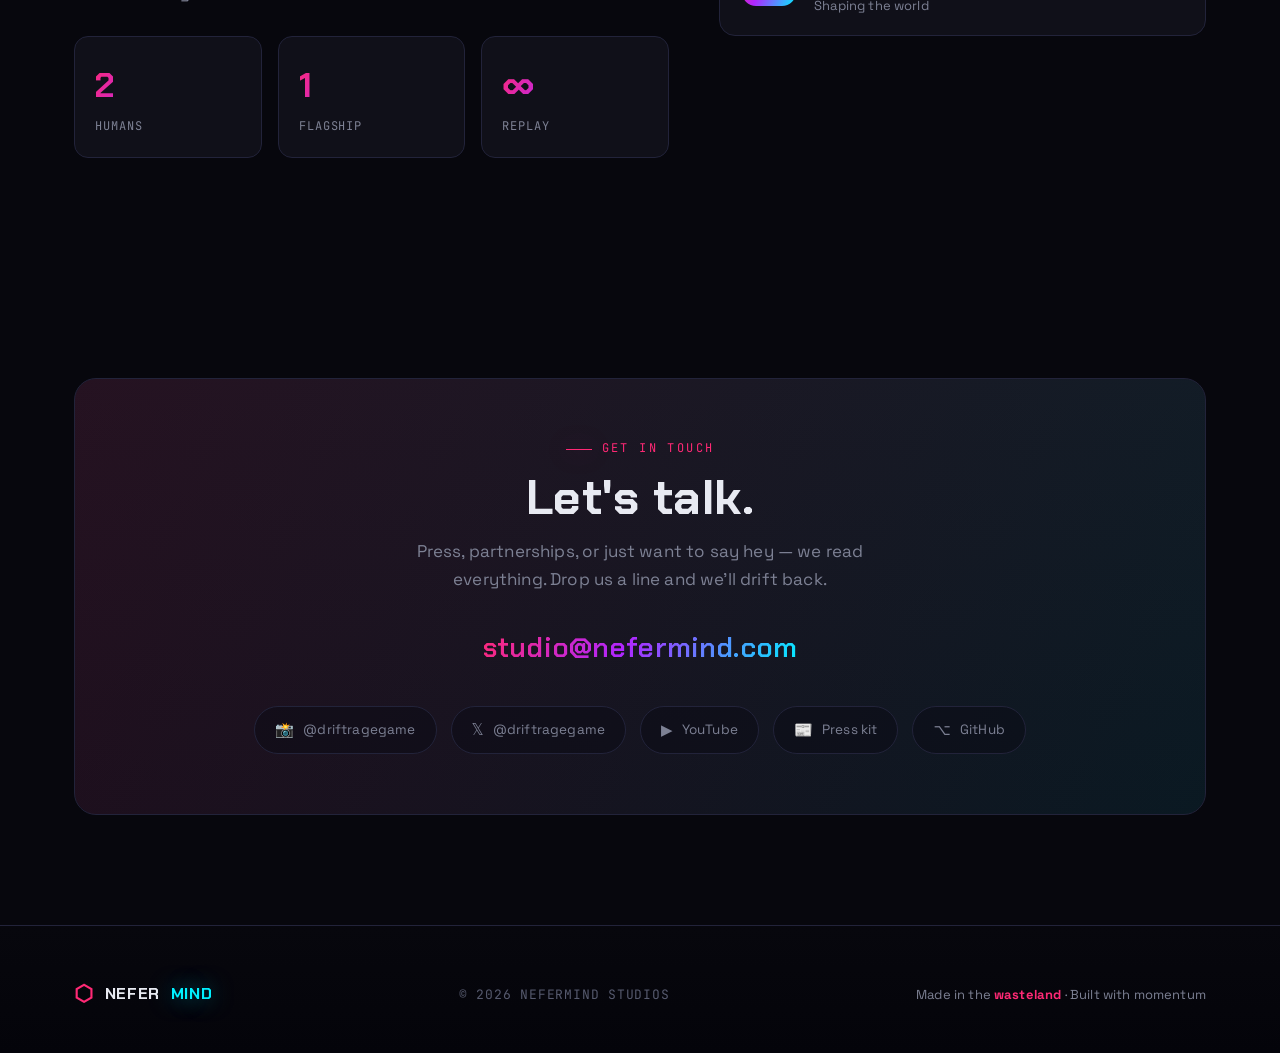
==== commit 6b0065fd: "add press kit page + shared css/js + README deploy notes" ====
--- a/index.html
+++ b/index.html
@@ -10,264 +10,14 @@
 <meta property="og:description" content="We build worlds you drift through. DRIFTRAGE — drift to kill.">
 <meta property="og:type" content="website">
 <meta property="og:url" content="https://nefermind.com">
+<meta property="og:image" content="https://nefermind.com/assets/img/interceptor.png">
 <meta name="twitter:card" content="summary_large_image">
+<meta name="twitter:image" content="https://nefermind.com/assets/img/interceptor.png">
 <link rel="icon" href="data:image/svg+xml,%3Csvg xmlns='http://www.w3.org/2000/svg' viewBox='0 0 100 100'%3E%3Ctext y='.9em' font-size='90'%3E%E2%AC%A1%3C/text%3E%3C/svg%3E">
 <link rel="preconnect" href="https://fonts.googleapis.com">
 <link rel="preconnect" href="https://fonts.gstatic.com" crossorigin>
 <link href="https://fonts.googleapis.com/css2?family=Chakra+Petch:wght@400;500;600;700&family=Space+Grotesk:wght@300;400;500;600;700&family=JetBrains+Mono:wght@400;500&display=swap" rel="stylesheet">
-<style>
-  :root{
-    --bg:#07070d; --bg2:#0b0b14; --panel:#101019; --panel2:#15161f;
-    --bdr:#22233a; --txt:#e8eaf2; --mut:#7d8194; --dim:#565a6e;
-    --pink:#ff2975; --cyan:#00f0ff; --mag:#b026ff; --amber:#ffb347;
-    --glow-pink:0 0 22px rgba(255,41,117,.55), 0 0 60px rgba(255,41,117,.25);
-    --glow-cyan:0 0 22px rgba(0,240,255,.5), 0 0 60px rgba(0,240,255,.22);
-    --grad:linear-gradient(115deg,var(--pink),var(--mag) 45%,var(--cyan));
-    --grad-soft:linear-gradient(115deg,rgba(255,41,117,.15),rgba(0,240,255,.1));
-  }
-  *{box-sizing:border-box;margin:0;padding:0}
-  html{scroll-behavior:smooth;-webkit-text-size-adjust:100%}
-  body{
-    background:var(--bg);color:var(--txt);
-    font:16px/1.65 'Space Grotesk',system-ui,sans-serif;
-    overflow-x:hidden;letter-spacing:.01em;
-  }
-  ::selection{background:var(--pink);color:#fff}
-  h1,h2,h3,h4{font-family:'Chakra Petch',sans-serif;font-weight:700;line-height:1.05;letter-spacing:.01em}
-  a{color:inherit;text-decoration:none}
-  img{max-width:100%}
-  .wrap{max-width:1180px;margin:0 auto;padding:0 24px}
-  .mono{font-family:'JetBrains Mono',monospace;font-size:12px;letter-spacing:.12em;text-transform:uppercase}
-
-  /* ── scroll progress ── */
-  #progress{position:fixed;top:0;left:0;height:3px;width:0;z-index:200;
-    background:var(--grad);box-shadow:var(--glow-pink)}
-
-  /* ── scanline / grain overlay ── */
-  .grain{position:fixed;inset:0;pointer-events:none;z-index:150;opacity:.04;
-    background:repeating-linear-gradient(0deg,#fff 0 1px,transparent 1px 3px);mix-blend-mode:overlay}
-
-  /* ── custom cursor ── */
-  #cursor,#cursor-dot{position:fixed;top:0;left:0;pointer-events:none;z-index:300;
-    border-radius:50%;mix-blend-mode:screen;will-change:transform}
-  #cursor{width:34px;height:34px;border:1.5px solid var(--cyan);margin:-17px 0 0 -17px;
-    transition:width .18s,height .18s,opacity .2s,background .18s}
-  #cursor-dot{width:5px;height:5px;background:var(--pink);margin:-2.5px 0 0 -2.5px;box-shadow:var(--glow-pink)}
-  body.cur-active #cursor{opacity:1}body.cur-active #cursor-dot{opacity:1}
-  body.cur-hover #cursor{width:58px;height:58px;margin:-29px 0 0 -29px;background:rgba(0,240,255,.1);border-color:var(--pink)}
-  @media (hover:none),(pointer:coarse){#cursor,#cursor-dot{display:none}}
-
-  /* ── nav ── */
-  nav{position:fixed;top:0;left:0;right:0;z-index:120;transition:background .3s,border-color .3s,padding .3s;
-    padding:18px 0;border-bottom:1px solid transparent}
-  nav.scrolled{background:rgba(7,7,13,.72);backdrop-filter:blur(18px) saturate(140%);
-    -webkit-backdrop-filter:blur(18px) saturate(140%);border-color:var(--bdr);padding:12px 0}
-  nav .wrap{display:flex;align-items:center;gap:22px}
-  .brand{display:flex;align-items:center;gap:11px;font-family:'Chakra Petch';font-weight:700;font-size:18px;letter-spacing:.04em}
-  .brand .hex{color:var(--pink);font-size:22px;filter:drop-shadow(var(--glow-pink));animation:spin 14s linear infinite}
-  .brand span.accent{color:var(--cyan);text-shadow:var(--glow-cyan)}
-  nav .links{display:flex;gap:26px;margin-left:auto;align-items:center}
-  nav .links a{font-size:13.5px;color:var(--mut);transition:color .2s;position:relative}
-  nav .links a:hover{color:var(--txt)}
-  nav .links a::after{content:'';position:absolute;left:0;bottom:-6px;width:0;height:2px;background:var(--grad);transition:width .25s}
-  nav .links a:hover::after{width:100%}
-  .btn{display:inline-flex;align-items:center;gap:9px;font-family:'Chakra Petch';font-weight:600;font-size:14px;
-    padding:11px 22px;border-radius:999px;border:1px solid var(--bdr);background:rgba(20,20,30,.6);
-    color:var(--txt);cursor:pointer;transition:transform .18s,border-color .2s,box-shadow .25s,background .2s;will-change:transform}
-  .btn:hover{border-color:var(--pink);box-shadow:var(--glow-pink);transform:translateY(-2px)}
-  .btn.primary{background:var(--grad);border-color:transparent;color:#0a0a12;font-weight:700}
-  .btn.primary:hover{box-shadow:0 8px 30px -6px rgba(255,41,117,.6),0 0 40px rgba(0,240,255,.25)}
-  .btn.ghost{background:transparent}
-  .btn .arr{transition:transform .2s}.btn:hover .arr{transform:translateX(4px)}
-
-  /* ── HERO ── */
-  .hero{position:relative;min-height:100svh;display:flex;align-items:center;overflow:hidden;
-    padding-top:90px;padding-bottom:60px}
-  #grid-canvas,#ember-canvas{position:absolute;inset:0;width:100%;height:100%;z-index:0}
-  #ember-canvas{z-index:1}
-  .hero-vignette{position:absolute;inset:0;z-index:2;pointer-events:none;
-    background:radial-gradient(120% 80% at 50% 30%,transparent 30%,rgba(7,7,13,.5) 70%,var(--bg) 100%)}
-  .hero .wrap{position:relative;z-index:3;display:grid;grid-template-columns:1.1fr .9fr;gap:40px;align-items:center;width:100%}
-  .hero-text{will-change:transform}
-  .kicker{display:inline-flex;align-items:center;gap:10px;padding:7px 15px;border:1px solid var(--bdr);
-    border-radius:999px;background:rgba(20,20,30,.5);backdrop-filter:blur(8px);margin-bottom:26px}
-  .kicker .pulse{width:8px;height:8px;border-radius:50%;background:var(--cyan);box-shadow:var(--glow-cyan);animation:pulse 2s infinite}
-  .kicker span{font-family:'JetBrains Mono';font-size:11px;letter-spacing:.16em;color:var(--mut);text-transform:uppercase}
-  h1.wordmark{font-size:clamp(54px,9vw,128px);font-weight:700;line-height:.92;letter-spacing:-.02em;margin-bottom:8px}
-  .glitch{position:relative;color:var(--txt);display:inline-block}
-  .glitch::before,.glitch::after{content:attr(data-text);position:absolute;top:0;left:0;width:100%;height:100%}
-  .glitch::before{color:var(--pink);clip-path:inset(0 0 0 0);animation:glitch1 4.5s infinite steps(1);text-shadow:var(--glow-pink)}
-  .glitch::after{color:var(--cyan);clip-path:inset(0 0 0 0);animation:glitch2 4.5s infinite steps(1);text-shadow:var(--glow-cyan)}
-  .wordmark .accent{background:var(--grad);-webkit-background-clip:text;background-clip:text;-webkit-text-fill-color:transparent}
-  .tagline{font-size:clamp(18px,2.4vw,26px);color:var(--mut);max-width:500px;margin:22px 0 32px;font-weight:300;letter-spacing:.015em}
-  .tagline b{color:var(--txt);font-weight:500}
-  .hero-cta{display:flex;gap:14px;flex-wrap:wrap}
-  .hero-car{position:relative;display:flex;justify-content:center;align-items:center;will-change:transform}
-  .car-stage{position:relative;width:min(440px,80vw);aspect-ratio:1/1;margin-top:2vh}
-  .car-glow{position:absolute;inset:-6% -6% -34% -6%;border-radius:50%;
-    background:radial-gradient(closest-side,rgba(255,41,117,.38),rgba(176,38,255,.14) 58%,transparent 72%);filter:blur(10px)}
-  .car-img{position:relative;z-index:2;width:100%;animation:float 6s ease-in-out infinite;
-    filter:drop-shadow(0 34px 44px rgba(0,0,0,.65)) drop-shadow(0 0 34px rgba(255,41,117,.45)) drop-shadow(0 0 70px rgba(0,240,255,.18))}
-  .car-grid-shadow{position:absolute;bottom:8%;left:50%;transform:translateX(-50%);width:60%;height:30px;z-index:1;
-    background:radial-gradient(closest-side,rgba(0,240,255,.25),transparent);filter:blur(6px);animation:float-shadow 6s ease-in-out infinite}
-  .scroll-cue{position:absolute;bottom:28px;left:50%;transform:translateX(-50%);z-index:4;
-    display:flex;flex-direction:column;align-items:center;gap:8px;color:var(--dim)}
-  .scroll-cue .line{width:1px;height:42px;background:linear-gradient(var(--cyan),transparent);animation:cue 2.2s infinite}
-
-  /* ── section base ── */
-  section{position:relative;padding:110px 0;z-index:5}
-  .sec-head{margin-bottom:54px;max-width:680px}
-  .sec-tag{font-family:'JetBrains Mono';font-size:12px;letter-spacing:.2em;color:var(--pink);
-    text-transform:uppercase;margin-bottom:14px;display:flex;align-items:center;gap:10px}
-  .sec-tag::before{content:'';width:26px;height:1px;background:var(--pink);box-shadow:var(--glow-pink)}
-  .sec-title{font-size:clamp(34px,5vw,56px);line-height:1.04}
-  .sec-title .grad{background:var(--grad);-webkit-background-clip:text;background-clip:text;-webkit-text-fill-color:transparent}
-  .sec-sub{color:var(--mut);font-size:18px;margin-top:18px;max-width:560px}
-
-  /* ── FEATURED GAME ── */
-  #game{padding-top:40px}
-  #game::before{content:'';position:absolute;top:0;left:50%;transform:translateX(-50%);width:60%;max-width:600px;height:1px;
-    background:linear-gradient(90deg,transparent,var(--pink),var(--cyan),transparent);box-shadow:var(--glow-pink);z-index:1}
-  .game-card{position:relative;border:1px solid var(--bdr);border-radius:22px;overflow:hidden;
-    background:linear-gradient(180deg,var(--panel),var(--bg2));}
-  .game-card-top{position:relative;display:grid;grid-template-columns:1fr 1fr;gap:0;min-height:440px}
-  .game-visual{position:relative;overflow:hidden;display:flex;align-items:center;justify-content:center;
-    background:radial-gradient(120% 120% at 30% 20%,rgba(255,41,117,.18),transparent 60%),var(--bg2)}
-  .game-visual img{width:92%;max-width:420px;filter:drop-shadow(0 0 40px rgba(255,41,117,.4));animation:float 7s ease-in-out infinite}
-  .game-visual::after{content:'';position:absolute;inset:0;background:linear-gradient(90deg,transparent,var(--panel) 96%);z-index:2}
-  .game-info{padding:46px 50px;display:flex;flex-direction:column;justify-content:center;gap:18px}
-  .game-name{font-size:clamp(42px,6vw,72px);line-height:.9;letter-spacing:-.01em}
-  .game-name .grad{background:var(--grad);-webkit-background-clip:text;background-clip:text;-webkit-text-fill-color:transparent}
-  .game-tag{font-family:'Chakra Petch';font-size:22px;color:var(--cyan);text-shadow:var(--glow-cyan);font-weight:600}
-  .game-desc{color:var(--mut);font-size:16.5px}
-  .feats{display:grid;grid-template-columns:1fr 1fr;gap:14px 22px;margin:8px 0}
-  .feat{display:flex;gap:12px;align-items:flex-start;font-size:14.5px;color:var(--txt)}
-  .feat .ic{flex:0 0 auto;width:26px;height:26px;border-radius:7px;display:grid;place-items:center;
-    background:var(--grad-soft);border:1px solid var(--bdr);font-size:13px}
-  .feat b{color:#fff}.feat span{color:var(--mut);font-size:13px}
-  .platforms{display:flex;gap:10px;align-items:center;margin-top:6px}
-  .plat{font-family:'JetBrains Mono';font-size:11px;letter-spacing:.1em;padding:6px 12px;border:1px solid var(--bdr);
-    border-radius:8px;background:rgba(0,0,0,.3);color:var(--mut)}
-  .game-cta{display:flex;gap:12px;margin-top:8px;flex-wrap:wrap}
-
-  /* ── mob showcase strip ── */
-  .mob-strip{display:flex;gap:18px;overflow-x:auto;padding:30px 50px 36px;scroll-snap-type:x mandatory;
-    border-top:1px solid var(--bdr);background:linear-gradient(180deg,rgba(0,0,0,.2),transparent)}
-  .mob-strip::-webkit-scrollbar{height:6px}.mob-strip::-webkit-scrollbar-thumb{background:var(--bdr);border-radius:3px}
-  .mob{flex:0 0 auto;width:108px;text-align:center;scroll-snap-align:start;cursor:pointer;transition:transform .25s}
-  .mob:hover{transform:translateY(-8px)}
-  .mob-img{width:108px;height:108px;border-radius:14px;border:1px solid var(--bdr);background:var(--bg2);
-    display:grid;place-items:center;overflow:hidden;transition:border-color .25s,box-shadow .25s}
-  .mob:hover .mob-img{border-color:var(--pink);box-shadow:var(--glow-pink)}
-  .mob-img img{width:88%;height:88%;object-fit:contain;filter:drop-shadow(0 6px 14px rgba(0,0,0,.5));transition:filter .25s,transform .25s}
-  .mob:hover .mob-img img{filter:drop-shadow(0 6px 14px rgba(0,0,0,.5)) drop-shadow(0 0 14px rgba(255,41,117,.5));transform:scale(1.06)}
-  .mob-name{margin-top:10px;font-size:12.5px;color:var(--mut);font-weight:500}
-  .mob:hover .mob-name{color:var(--txt)}
-
-  /* ── GAMES grid ── */
-  .games-grid{display:grid;grid-template-columns:repeat(auto-fit,minmax(280px,1fr));gap:24px}
-  .gcard{position:relative;border:1px solid var(--bdr);border-radius:18px;padding:32px;overflow:hidden;
-    background:linear-gradient(180deg,var(--panel),var(--bg2));transition:transform .3s,border-color .3s,box-shadow .3s;min-height:280px;
-    display:flex;flex-direction:column;justify-content:space-between}
-  .gcard:hover{transform:translateY(-6px);border-color:var(--pink);box-shadow:var(--glow-pink)}
-  .gcard.live{background:linear-gradient(160deg,rgba(255,41,117,.08),var(--bg2))}
-  .gcard .status{font-family:'JetBrains Mono';font-size:10px;letter-spacing:.16em;padding:5px 11px;border-radius:999px;
-    border:1px solid var(--bdr);width:fit-content;text-transform:uppercase}
-  .gcard .status.live{color:var(--cyan);border-color:rgba(0,240,255,.4);box-shadow:0 0 14px rgba(0,240,255,.15)}
-  .gcard .status.soon{color:var(--amber);border-color:rgba(255,179,71,.3)}
-  .gcard .status.cls{color:var(--dim)}
-  .gcard h3{font-size:30px;margin:20px 0 10px}
-  .gcard p{color:var(--mut);font-size:14.5px}
-  .gcard .gtag{margin-top:auto;padding-top:18px;font-family:'Chakra Petch';color:var(--cyan);font-weight:600;font-size:15px}
-  .gcard.locked{opacity:.55;filter:grayscale(.4)}
-  .gcard.locked .blurry{filter:blur(3px)}
-
-  /* ── STUDIO ── */
-  .studio-grid{display:grid;grid-template-columns:1.1fr .9fr;gap:50px;align-items:center}
-  .studio-text p{color:var(--mut);font-size:17px;margin-bottom:18px}
-  .studio-text p b{color:var(--txt)}
-  .stats{display:grid;grid-template-columns:repeat(3,1fr);gap:16px;margin-top:30px}
-  .stat{border:1px solid var(--bdr);border-radius:14px;padding:20px;background:var(--panel)}
-  .stat .v{font-family:'Chakra Petch';font-size:34px;font-weight:700;background:var(--grad);-webkit-background-clip:text;background-clip:text;-webkit-text-fill-color:transparent}
-  .stat .k{font-size:12px;color:var(--mut);margin-top:4px;font-family:'JetBrains Mono';letter-spacing:.08em;text-transform:uppercase}
-  .team{display:flex;flex-direction:column;gap:16px}
-  .member{display:flex;gap:18px;align-items:center;border:1px solid var(--bdr);border-radius:16px;padding:18px 22px;
-    background:var(--panel);transition:border-color .25s,transform .25s}
-  .member:hover{border-color:var(--cyan);transform:translateX(6px)}
-  .avatar{width:54px;height:54px;border-radius:14px;background:var(--grad);display:grid;place-items:center;
-    font-family:'Chakra Petch';font-weight:700;font-size:22px;color:#0a0a12;flex:0 0 auto}
-  .member .nm{font-family:'Chakra Petch';font-weight:600;font-size:18px}
-  .member .rl{color:var(--cyan);font-size:13px;font-family:'JetBrains Mono';letter-spacing:.06em}
-  .member .loc{color:var(--mut);font-size:13px;margin-top:2px}
-
-  /* ── PRESS / contact ── */
-  .press{position:relative;border:1px solid var(--bdr);border-radius:22px;padding:60px;text-align:center;
-    background:linear-gradient(180deg,var(--panel),var(--bg2));overflow:hidden}
-  .press::before{content:'';position:absolute;inset:0;background:var(--grad-soft);opacity:.6}
-  .press>*{position:relative}
-  .press h2{font-size:clamp(30px,4.5vw,48px);margin-bottom:14px}
-  .press p{color:var(--mut);max-width:520px;margin:0 auto 32px;font-size:17px}
-  .contact-row{display:flex;gap:16px;justify-content:center;flex-wrap:wrap;margin-bottom:34px}
-  .email{font-family:'Chakra Petch';font-size:clamp(20px,3vw,28px);background:var(--grad);-webkit-background-clip:text;background-clip:text;-webkit-text-fill-color:transparent;font-weight:600}
-  .socials{display:flex;gap:14px;justify-content:center;flex-wrap:wrap}
-  .soc{display:inline-flex;align-items:center;gap:9px;padding:11px 20px;border:1px solid var(--bdr);border-radius:999px;
-    background:rgba(10,10,20,.5);font-size:13.5px;color:var(--mut);transition:.2s}
-  .soc:hover{border-color:var(--cyan);color:var(--txt);box-shadow:var(--glow-cyan)}
-  .soc .ic{font-size:15px}
-
-  /* ── footer ── */
-  footer{border-top:1px solid var(--bdr);padding:50px 0 40px;position:relative;z-index:5;
-    background:linear-gradient(180deg,var(--bg),#04040a)}
-  footer .wrap{display:flex;justify-content:space-between;align-items:center;gap:24px;flex-wrap:wrap}
-  footer .brand{font-size:16px}
-  footer .copy{color:var(--dim);font-size:13px;font-family:'JetBrains Mono';letter-spacing:.06em}
-  footer .made{color:var(--mut);font-size:13px}
-  footer .made b{color:var(--pink)}
-
-  /* ── reveal animation ── */
-  .reveal{opacity:0;transform:translateY(34px);transition:opacity .8s cubic-bezier(.2,.7,.2,1),transform .8s cubic-bezier(.2,.7,.2,1)}
-  .reveal.in{opacity:1;transform:none}
-  .reveal[data-d="1"]{transition-delay:.08s}.reveal[data-d="2"]{transition-delay:.16s}
-  .reveal[data-d="3"]{transition-delay:.24s}.reveal[data-d="4"]{transition-delay:.32s}
-
-  /* ── keyframes ── */
-  @keyframes spin{to{transform:rotate(360deg)}}
-  @keyframes pulse{0%,100%{opacity:1;transform:scale(1)}50%{opacity:.4;transform:scale(.7)}}
-  @keyframes float{0%,100%{transform:translateY(0)}50%{transform:translateY(-16px)}}
-  @keyframes float-shadow{0%,100%{transform:translateX(-50%) scale(1);opacity:.5}50%{transform:translateX(-50%) scale(.8);opacity:.25}}
-  @keyframes cue{0%{transform:scaleY(0);transform-origin:top}40%{transform:scaleY(1);transform-origin:top}60%{transform:scaleY(1);transform-origin:bottom}100%{transform:scaleY(0);transform-origin:bottom}}
-  @keyframes glitch1{0%,92%,100%{clip-path:inset(0 0 0 0);transform:translate(0)}93%{clip-path:inset(8% 0 60% 0);transform:translate(-3px,0)}95%{clip-path:inset(50% 0 20% 0);transform:translate(3px,0)}97%{clip-path:inset(20% 0 70% 0);transform:translate(-2px,0)}}
-  @keyframes glitch2{0%,92%,100%{clip-path:inset(0 0 0 0);transform:translate(0)}94%{clip-path:inset(60% 0 10% 0);transform:translate(3px,0)}96%{clip-path:inset(10% 0 80% 0);transform:translate(-3px,0)}98%{clip-path:inset(40% 0 40% 0);transform:translate(2px,0)}}
-
-  /* ── responsive ── */
-  @media (max-width:900px){
-    .hero .wrap{grid-template-columns:1fr;gap:30px;text-align:center}
-    .hero-text{order:1}.hero-car{order:2}
-    .kicker{margin-left:auto;margin-right:auto}
-    .tagline{margin-left:auto;margin-right:auto}
-    .hero-cta{justify-content:center}
-    .car-stage{width:min(320px,70vw)}
-    .game-card-top{grid-template-columns:1fr;min-height:auto}
-    .game-visual{min-height:300px}.game-visual::after{background:linear-gradient(180deg,transparent,var(--panel) 92%)}
-    .game-info{padding:34px 28px}
-    .studio-grid{grid-template-columns:1fr;gap:36px}
-    .feats{grid-template-columns:1fr}
-    section{padding:80px 0}
-    nav .links a:not(.btn-wrap){display:none}
-  }
-  @media (max-width:560px){
-    .wrap{padding:0 18px}
-    .game-info{padding:28px 20px}.press{padding:40px 22px}
-    .stats{grid-template-columns:1fr}.mob-strip{padding:24px 20px}
-  }
-
-  /* ── reduced motion ── */
-  @media (prefers-reduced-motion:reduce){
-    *{animation:none!important;scroll-behavior:auto!important}
-    .reveal{opacity:1;transform:none;transition:none}
-    #grid-canvas,#ember-canvas{display:none}
-  }
-</style>
+<link rel="stylesheet" href="assets/site.css">
 </head>
 <body>
 <div id="progress"></div>
@@ -277,18 +27,17 @@
 
 <nav id="nav">
   <div class="wrap">
-    <a href="#top" class="brand"><span class="hex">⬡</span>NEFER<span class="accent">MIND</span></a>
+    <a href="index.html" class="brand"><span class="hex">⬡</span>NEFER<span class="accent">MIND</span></a>
     <div class="links">
       <a href="#game">Game</a>
       <a href="#games">Games</a>
       <a href="#studio">Studio</a>
-      <a href="#press">Contact</a>
-      <a href="#game" class="btn-wrap"><span class="btn primary" data-magnetic>Wishlist <span class="arr">→</span></span></a>
+      <a href="press.html">Press</a>
+      <a href="#press" class="btn-wrap"><span class="btn primary" data-magnetic>Wishlist <span class="arr">→</span></span></a>
     </div>
   </div>
 </nav>
 
-<!-- HERO -->
 <header class="hero" id="top">
   <canvas id="grid-canvas"></canvas>
   <canvas id="ember-canvas"></canvas>
@@ -314,7 +63,6 @@
   <a href="#game" class="scroll-cue" aria-label="Scroll down"><span class="mono">SCROLL</span><span class="line"></span></a>
 </header>
 
-<!-- FEATURED GAME -->
 <section id="game">
   <div class="wrap">
     <div class="sec-head reveal">
@@ -342,12 +90,11 @@
           </div>
           <div class="game-cta">
             <a href="#press" class="btn primary" data-magnetic>Wishlist <span class="arr">→</span></a>
-            <a href="#press" class="btn ghost" data-magnetic>Press kit</a>
+            <a href="press.html" class="btn ghost" data-magnetic>Press kit</a>
           </div>
         </div>
       </div>
 
-      <!-- enemy roster -->
       <div class="mob-strip">
         <div class="mob" data-magnetic><div class="mob-img"><img src="assets/img/mob-chaser.png" alt="chaser"></div><div class="mob-name">Chaser</div></div>
         <div class="mob" data-magnetic><div class="mob-img"><img src="assets/img/mob-fast.png" alt="fast"></div><div class="mob-name">Fast</div></div>
@@ -362,7 +109,6 @@
   </div>
 </section>
 
-<!-- GAMES -->
 <section id="games">
   <div class="wrap">
     <div class="sec-head reveal">
@@ -390,7 +136,6 @@
   </div>
 </section>
 
-<!-- STUDIO -->
 <section id="studio">
   <div class="wrap">
     <div class="studio-grid">
@@ -421,7 +166,6 @@
   </div>
 </section>
 
-<!-- PRESS / CONTACT -->
 <section id="press">
   <div class="wrap">
     <div class="press reveal">
@@ -435,6 +179,7 @@
         <a class="soc" href="https://instagram.com/driftragegame" data-magnetic><span class="ic">📸</span> @driftragegame</a>
         <a class="soc" href="https://twitter.com/driftragegame" data-magnetic><span class="ic">𝕏</span> @driftragegame</a>
         <a class="soc" href="https://youtube.com/@nefermindstudios" data-magnetic><span class="ic">▶</span> YouTube</a>
+        <a class="soc" href="press.html" data-magnetic><span class="ic">📰</span> Press kit</a>
         <a class="soc" href="https://github.com/ShubhamPriyadarshi" data-magnetic><span class="ic">⌥</span> GitHub</a>
       </div>
     </div>
@@ -443,159 +188,12 @@
 
 <footer>
   <div class="wrap">
-    <a href="#top" class="brand"><span class="hex">⬡</span>NEFER<span class="accent">MIND</span></a>
+    <a href="index.html" class="brand"><span class="hex">⬡</span>NEFER<span class="accent">MIND</span></a>
     <span class="copy">© <span id="year"></span> NEFERMIND STUDIOS</span>
     <span class="made">Made in the <b>wasteland</b> · Built with momentum</span>
   </div>
 </footer>
 
-<script>
-(function(){
-  'use strict';
-  var RM = matchMedia('(prefers-reduced-motion:reduce)').matches;
-  var TOUCH = matchMedia('(hover:none),(pointer:coarse)').matches;
-  document.getElementById('year').textContent = new Date().getFullYear();
-
-  /* ── scroll progress ── */
-  var prog = document.getElementById('progress');
-  function onScroll(){
-    var h = document.documentElement.scrollHeight - innerHeight;
-    prog.style.width = (h>0 ? (scrollY/h*100) : 0) + '%';
-    document.getElementById('nav').classList.toggle('scrolled', scrollY > 30);
-  }
-  addEventListener('scroll', onScroll, {passive:true}); onScroll();
-
-  /* ── reveals ── */
-  var io = new IntersectionObserver(function(es){
-    es.forEach(function(e){ if(e.isIntersecting){ e.target.classList.add('in'); io.unobserve(e.target); } });
-  }, {threshold:.12, rootMargin:'0px 0px -8% 0px'});
-  document.querySelectorAll('.reveal').forEach(function(el){ io.observe(el); });
-
-  /* ── custom cursor ── */
-  if(!TOUCH){
-    var c = document.getElementById('cursor'), d = document.getElementById('cursor-dot');
-    var cx=innerWidth/2, cy=innerHeight/2, tx=cx, ty=cy;
-    addEventListener('mousemove', function(e){
-      document.body.classList.add('cur-active');
-      tx=e.clientX; ty=e.clientY;
-      d.style.transform = 'translate('+tx+'px,'+ty+'px)';
-    });
-    (function loop(){
-      cx += (tx-cx)*.18; cy += (ty-cy)*.18;
-      c.style.transform = 'translate('+cx+'px,'+cy+'px)';
-      requestAnimationFrame(loop);
-    })();
-    var hoverSel = 'a,button,.btn,.gcard,.mob,.member,.soc,[data-magnetic]';
-    document.querySelectorAll(hoverSel).forEach(function(el){
-      el.addEventListener('mouseenter', function(){ document.body.classList.add('cur-hover'); });
-      el.addEventListener('mouseleave', function(){ document.body.classList.remove('cur-hover'); });
-    });
-  }
-
-  /* ── magnetic buttons ── */
-  if(!TOUCH && !RM){
-    document.querySelectorAll('[data-magnetic]').forEach(function(el){
-      el.addEventListener('mousemove', function(e){
-        var r = el.getBoundingClientRect();
-        var mx = e.clientX - (r.left + r.width/2), my = e.clientY - (r.top + r.height/2);
-        el.style.transform = 'translate('+(mx*.25)+'px,'+(my*.3)+'px)';
-      });
-      el.addEventListener('mouseleave', function(){ el.style.transform = ''; });
-    });
-  }
-
-  /* ── hero parallax ── */
-  if(!RM && !TOUCH){
-    var px = document.querySelectorAll('[data-parallax]');
-    addEventListener('mousemove', function(e){
-      var x = (e.clientX/innerWidth - .5), y = (e.clientY/innerHeight - .5);
-      px.forEach(function(el){ var f = parseFloat(el.getAttribute('data-parallax'))||0;
-        el.style.transform = 'translate('+(x*f*60)+'px,'+(y*f*60)+'px)'; });
-    });
-  }
-
-  /* ── card tilt ── */
-  if(!TOUCH && !RM){
-    document.querySelectorAll('.gcard').forEach(function(card){
-      card.addEventListener('mousemove', function(e){
-        var r = card.getBoundingClientRect();
-        var x = (e.clientX-r.left)/r.width-.5, y=(e.clientY-r.top)/r.height-.5;
-        card.style.transform = 'translateY(-6px) perspective(900px) rotateX('+(-y*6)+'deg) rotateY('+(x*8)+'deg)';
-      });
-      card.addEventListener('mouseleave', function(){ card.style.transform = ''; });
-    });
-  }
-
-  /* ── synthwave grid canvas ── */
-  if(!RM){
-    var gc = document.getElementById('grid-canvas'), gx = gc.getContext('2d');
-    var GW=0, GH=0, gt=0;
-    function gResize(){ GW=gc.width=gc.offsetWidth*devicePixelRatio; GH=gc.height=gc.offsetHeight*devicePixelRatio; }
-    addEventListener('resize', gResize); gResize();
-    function drawGrid(){
-      gt += 0.012;
-      gx.clearRect(0,0,GW,GH);
-      var hz = GH*0.62;            // horizon
-      // sun
-      var sr = Math.min(GW,GH)*0.16;
-      var grd = gx.createLinearGradient(0,hz-sr,0,hz);
-      grd.addColorStop(0,'#ff2975'); grd.addColorStop(.5,'#b026ff'); grd.addColorStop(1,'#00f0ff');
-      gx.save(); gx.beginPath();
-      gx.arc(GW/2, hz, Math.max(2,sr), 0, Math.PI*2);
-      gx.clip();
-      gx.fillStyle = grd; gx.fillRect(GW/2-sr, hz-sr, sr*2, sr);
-      // sun scanlines
-      gx.fillStyle = 'rgba(7,7,13,.85)';
-      for(var i=0;i<7;i++){ var sy = hz-sr + (sr/7)*i + (gt*40%(sr/7)); gx.fillRect(GW/2-sr, sy, sr*2, Math.max(2,sr/16)); }
-      gx.restore();
-      // floor grid (perspective)
-      var lines = 18, depth = GH - hz;
-      gx.lineWidth = Math.max(1,devicePixelRatio);
-      for(var i=0;i<lines;i++){
-        var p = ((i + (gt*1.5)%1) / lines);            // 0..1 moving
-        var yy = hz + depth*(p*p);                    // accelerate toward bottom
-        var alpha = Math.min(1, p*1.4);
-        gx.strokeStyle = 'rgba(255,41,117,'+(alpha*.5)+')';
-        gx.beginPath(); gx.moveTo(0,yy); gx.lineTo(GW,yy); gx.stroke();
-      }
-      // vanishing verticals
-      var cols = 16;
-      for(var j=0;j<=cols;j++){
-        var xx = GW*(j/cols);
-        gx.strokeStyle = 'rgba(0,240,255,'+(.18)+')';
-        gx.beginPath(); gx.moveTo(GW/2 + (xx-GW/2)*.55, hz); gx.lineTo(xx, GH); gx.stroke();
-      }
-      requestAnimationFrame(drawGrid);
-    }
-    drawGrid();
-  }
-
-  /* ── ember particles ── */
-  if(!RM){
-    var ec = document.getElementById('ember-canvas'), ex = ec.getContext('2d');
-    var EW=0, EH=0, parts=[];
-    function eResize(){ EW=ec.width=ec.offsetWidth*devicePixelRatio; EH=ec.height=ec.offsetHeight*devicePixelRatio; }
-    addEventListener('resize', eResize); eResize();
-    var N = TOUCH ? 26 : 60;
-    for(var i=0;i<N;i++) parts.push(spawn());
-    function spawn(){
-      return { x:Math.random()*EW, y:EH+Math.random()*60, r:Math.random()*2+0.6,
-        vy:-(Math.random()*0.5+0.2), vx:(Math.random()-0.5)*0.3, a:Math.random()*0.6+0.2,
-        c: Math.random()<0.5?'255,41,117':'0,240,255' };
-    }
-    function drawEmbers(){
-      ex.clearRect(0,0,EW,EH);
-      parts.forEach(function(p){
-        p.y += p.vy; p.x += p.vx; p.a -= 0.0015;
-        if(p.y < -10 || p.a<=0){ p = Object.assign(p, spawn()); }
-        ex.fillStyle = 'rgba('+p.c+','+Math.max(0,p.a)+')';
-        ex.beginPath(); ex.arc(p.x,p.y, Math.max(0.4,p.r), 0, Math.PI*2); ex.fill();
-      });
-      requestAnimationFrame(drawEmbers);
-    }
-    drawEmbers();
-  }
-})();
-</script>
+<script src="assets/site.js"></script>
 </body>
 </html>
--- a/assets/site.css
+++ b/assets/site.css
@@ -0,0 +1,251 @@
+:root{
+    --bg:#07070d; --bg2:#0b0b14; --panel:#101019; --panel2:#15161f;
+    --bdr:#22233a; --txt:#e8eaf2; --mut:#7d8194; --dim:#565a6e;
+    --pink:#ff2975; --cyan:#00f0ff; --mag:#b026ff; --amber:#ffb347;
+    --glow-pink:0 0 22px rgba(255,41,117,.55), 0 0 60px rgba(255,41,117,.25);
+    --glow-cyan:0 0 22px rgba(0,240,255,.5), 0 0 60px rgba(0,240,255,.22);
+    --grad:linear-gradient(115deg,var(--pink),var(--mag) 45%,var(--cyan));
+    --grad-soft:linear-gradient(115deg,rgba(255,41,117,.15),rgba(0,240,255,.1));
+  }
+  *{box-sizing:border-box;margin:0;padding:0}
+  html{scroll-behavior:smooth;-webkit-text-size-adjust:100%}
+  body{
+    background:var(--bg);color:var(--txt);
+    font:16px/1.65 'Space Grotesk',system-ui,sans-serif;
+    overflow-x:hidden;letter-spacing:.01em;
+  }
+  ::selection{background:var(--pink);color:#fff}
+  h1,h2,h3,h4{font-family:'Chakra Petch',sans-serif;font-weight:700;line-height:1.05;letter-spacing:.01em}
+  a{color:inherit;text-decoration:none}
+  img{max-width:100%}
+  .wrap{max-width:1180px;margin:0 auto;padding:0 24px}
+  .mono{font-family:'JetBrains Mono',monospace;font-size:12px;letter-spacing:.12em;text-transform:uppercase}
+
+  /* ── scroll progress ── */
+  #progress{position:fixed;top:0;left:0;height:3px;width:0;z-index:200;
+    background:var(--grad);box-shadow:var(--glow-pink)}
+
+  /* ── scanline / grain overlay ── */
+  .grain{position:fixed;inset:0;pointer-events:none;z-index:150;opacity:.04;
+    background:repeating-linear-gradient(0deg,#fff 0 1px,transparent 1px 3px);mix-blend-mode:overlay}
+
+  /* ── custom cursor ── */
+  #cursor,#cursor-dot{position:fixed;top:0;left:0;pointer-events:none;z-index:300;
+    border-radius:50%;mix-blend-mode:screen;will-change:transform}
+  #cursor{width:34px;height:34px;border:1.5px solid var(--cyan);margin:-17px 0 0 -17px;
+    transition:width .18s,height .18s,opacity .2s,background .18s}
+  #cursor-dot{width:5px;height:5px;background:var(--pink);margin:-2.5px 0 0 -2.5px;box-shadow:var(--glow-pink)}
+  body.cur-active #cursor{opacity:1}body.cur-active #cursor-dot{opacity:1}
+  body.cur-hover #cursor{width:58px;height:58px;margin:-29px 0 0 -29px;background:rgba(0,240,255,.1);border-color:var(--pink)}
+  @media (hover:none),(pointer:coarse){#cursor,#cursor-dot{display:none}}
+
+  /* ── nav ── */
+  nav{position:fixed;top:0;left:0;right:0;z-index:120;transition:background .3s,border-color .3s,padding .3s;
+    padding:18px 0;border-bottom:1px solid transparent}
+  nav.scrolled{background:rgba(7,7,13,.72);backdrop-filter:blur(18px) saturate(140%);
+    -webkit-backdrop-filter:blur(18px) saturate(140%);border-color:var(--bdr);padding:12px 0}
+  nav .wrap{display:flex;align-items:center;gap:22px}
+  .brand{display:flex;align-items:center;gap:11px;font-family:'Chakra Petch';font-weight:700;font-size:18px;letter-spacing:.04em}
+  .brand .hex{color:var(--pink);font-size:22px;filter:drop-shadow(var(--glow-pink));animation:spin 14s linear infinite}
+  .brand span.accent{color:var(--cyan);text-shadow:var(--glow-cyan)}
+  nav .links{display:flex;gap:26px;margin-left:auto;align-items:center}
+  nav .links a{font-size:13.5px;color:var(--mut);transition:color .2s;position:relative}
+  nav .links a:hover{color:var(--txt)}
+  nav .links a::after{content:'';position:absolute;left:0;bottom:-6px;width:0;height:2px;background:var(--grad);transition:width .25s}
+  nav .links a:hover::after{width:100%}
+  .btn{display:inline-flex;align-items:center;gap:9px;font-family:'Chakra Petch';font-weight:600;font-size:14px;
+    padding:11px 22px;border-radius:999px;border:1px solid var(--bdr);background:rgba(20,20,30,.6);
+    color:var(--txt);cursor:pointer;transition:transform .18s,border-color .2s,box-shadow .25s,background .2s;will-change:transform}
+  .btn:hover{border-color:var(--pink);box-shadow:var(--glow-pink);transform:translateY(-2px)}
+  .btn.primary{background:var(--grad);border-color:transparent;color:#0a0a12;font-weight:700}
+  .btn.primary:hover{box-shadow:0 8px 30px -6px rgba(255,41,117,.6),0 0 40px rgba(0,240,255,.25)}
+  .btn.ghost{background:transparent}
+  .btn .arr{transition:transform .2s}.btn:hover .arr{transform:translateX(4px)}
+
+  /* ── HERO ── */
+  .hero{position:relative;min-height:100svh;display:flex;align-items:center;overflow:hidden;
+    padding-top:90px;padding-bottom:60px}
+  #grid-canvas,#ember-canvas{position:absolute;inset:0;width:100%;height:100%;z-index:0}
+  #ember-canvas{z-index:1}
+  .hero-vignette{position:absolute;inset:0;z-index:2;pointer-events:none;
+    background:radial-gradient(120% 80% at 50% 30%,transparent 30%,rgba(7,7,13,.5) 70%,var(--bg) 100%)}
+  .hero .wrap{position:relative;z-index:3;display:grid;grid-template-columns:1.1fr .9fr;gap:40px;align-items:center;width:100%}
+  .hero-text{will-change:transform}
+  .kicker{display:inline-flex;align-items:center;gap:10px;padding:7px 15px;border:1px solid var(--bdr);
+    border-radius:999px;background:rgba(20,20,30,.5);backdrop-filter:blur(8px);margin-bottom:26px}
+  .kicker .pulse{width:8px;height:8px;border-radius:50%;background:var(--cyan);box-shadow:var(--glow-cyan);animation:pulse 2s infinite}
+  .kicker span{font-family:'JetBrains Mono';font-size:11px;letter-spacing:.16em;color:var(--mut);text-transform:uppercase}
+  h1.wordmark{font-size:clamp(54px,9vw,128px);font-weight:700;line-height:.92;letter-spacing:-.02em;margin-bottom:8px}
+  .glitch{position:relative;color:var(--txt);display:inline-block}
+  .glitch::before,.glitch::after{content:attr(data-text);position:absolute;top:0;left:0;width:100%;height:100%}
+  .glitch::before{color:var(--pink);clip-path:inset(0 0 0 0);animation:glitch1 4.5s infinite steps(1);text-shadow:var(--glow-pink)}
+  .glitch::after{color:var(--cyan);clip-path:inset(0 0 0 0);animation:glitch2 4.5s infinite steps(1);text-shadow:var(--glow-cyan)}
+  .wordmark .accent{background:var(--grad);-webkit-background-clip:text;background-clip:text;-webkit-text-fill-color:transparent}
+  .tagline{font-size:clamp(18px,2.4vw,26px);color:var(--mut);max-width:500px;margin:22px 0 32px;font-weight:300;letter-spacing:.015em}
+  .tagline b{color:var(--txt);font-weight:500}
+  .hero-cta{display:flex;gap:14px;flex-wrap:wrap}
+  .hero-car{position:relative;display:flex;justify-content:center;align-items:center;will-change:transform}
+  .car-stage{position:relative;width:min(440px,80vw);aspect-ratio:1/1;margin-top:2vh}
+  .car-glow{position:absolute;inset:-6% -6% -34% -6%;border-radius:50%;
+    background:radial-gradient(closest-side,rgba(255,41,117,.38),rgba(176,38,255,.14) 58%,transparent 72%);filter:blur(10px)}
+  .car-img{position:relative;z-index:2;width:100%;animation:float 6s ease-in-out infinite;
+    filter:drop-shadow(0 34px 44px rgba(0,0,0,.65)) drop-shadow(0 0 34px rgba(255,41,117,.45)) drop-shadow(0 0 70px rgba(0,240,255,.18))}
+  .car-grid-shadow{position:absolute;bottom:8%;left:50%;transform:translateX(-50%);width:60%;height:30px;z-index:1;
+    background:radial-gradient(closest-side,rgba(0,240,255,.25),transparent);filter:blur(6px);animation:float-shadow 6s ease-in-out infinite}
+  .scroll-cue{position:absolute;bottom:28px;left:50%;transform:translateX(-50%);z-index:4;
+    display:flex;flex-direction:column;align-items:center;gap:8px;color:var(--dim)}
+  .scroll-cue .line{width:1px;height:42px;background:linear-gradient(var(--cyan),transparent);animation:cue 2.2s infinite}
+
+  /* ── section base ── */
+  section{position:relative;padding:110px 0;z-index:5}
+  .sec-head{margin-bottom:54px;max-width:680px}
+  .sec-tag{font-family:'JetBrains Mono';font-size:12px;letter-spacing:.2em;color:var(--pink);
+    text-transform:uppercase;margin-bottom:14px;display:flex;align-items:center;gap:10px}
+  .sec-tag::before{content:'';width:26px;height:1px;background:var(--pink);box-shadow:var(--glow-pink)}
+  .sec-title{font-size:clamp(34px,5vw,56px);line-height:1.04}
+  .sec-title .grad{background:var(--grad);-webkit-background-clip:text;background-clip:text;-webkit-text-fill-color:transparent}
+  .sec-sub{color:var(--mut);font-size:18px;margin-top:18px;max-width:560px}
+
+  /* ── FEATURED GAME ── */
+  #game{padding-top:40px}
+  #game::before{content:'';position:absolute;top:0;left:50%;transform:translateX(-50%);width:60%;max-width:600px;height:1px;
+    background:linear-gradient(90deg,transparent,var(--pink),var(--cyan),transparent);box-shadow:var(--glow-pink);z-index:1}
+  .game-card{position:relative;border:1px solid var(--bdr);border-radius:22px;overflow:hidden;
+    background:linear-gradient(180deg,var(--panel),var(--bg2));}
+  .game-card-top{position:relative;display:grid;grid-template-columns:1fr 1fr;gap:0;min-height:440px}
+  .game-visual{position:relative;overflow:hidden;display:flex;align-items:center;justify-content:center;
+    background:radial-gradient(120% 120% at 30% 20%,rgba(255,41,117,.18),transparent 60%),var(--bg2)}
+  .game-visual img{width:92%;max-width:420px;filter:drop-shadow(0 0 40px rgba(255,41,117,.4));animation:float 7s ease-in-out infinite}
+  .game-visual::after{content:'';position:absolute;inset:0;background:linear-gradient(90deg,transparent,var(--panel) 96%);z-index:2}
+  .game-info{padding:46px 50px;display:flex;flex-direction:column;justify-content:center;gap:18px}
+  .game-name{font-size:clamp(42px,6vw,72px);line-height:.9;letter-spacing:-.01em}
+  .game-name .grad{background:var(--grad);-webkit-background-clip:text;background-clip:text;-webkit-text-fill-color:transparent}
+  .game-tag{font-family:'Chakra Petch';font-size:22px;color:var(--cyan);text-shadow:var(--glow-cyan);font-weight:600}
+  .game-desc{color:var(--mut);font-size:16.5px}
+  .feats{display:grid;grid-template-columns:1fr 1fr;gap:14px 22px;margin:8px 0}
+  .feat{display:flex;gap:12px;align-items:flex-start;font-size:14.5px;color:var(--txt)}
+  .feat .ic{flex:0 0 auto;width:26px;height:26px;border-radius:7px;display:grid;place-items:center;
+    background:var(--grad-soft);border:1px solid var(--bdr);font-size:13px}
+  .feat b{color:#fff}.feat span{color:var(--mut);font-size:13px}
+  .platforms{display:flex;gap:10px;align-items:center;margin-top:6px}
+  .plat{font-family:'JetBrains Mono';font-size:11px;letter-spacing:.1em;padding:6px 12px;border:1px solid var(--bdr);
+    border-radius:8px;background:rgba(0,0,0,.3);color:var(--mut)}
+  .game-cta{display:flex;gap:12px;margin-top:8px;flex-wrap:wrap}
+
+  /* ── mob showcase strip ── */
+  .mob-strip{display:flex;gap:18px;overflow-x:auto;padding:30px 50px 36px;scroll-snap-type:x mandatory;
+    border-top:1px solid var(--bdr);background:linear-gradient(180deg,rgba(0,0,0,.2),transparent)}
+  .mob-strip::-webkit-scrollbar{height:6px}.mob-strip::-webkit-scrollbar-thumb{background:var(--bdr);border-radius:3px}
+  .mob{flex:0 0 auto;width:108px;text-align:center;scroll-snap-align:start;cursor:pointer;transition:transform .25s}
+  .mob:hover{transform:translateY(-8px)}
+  .mob-img{width:108px;height:108px;border-radius:14px;border:1px solid var(--bdr);background:var(--bg2);
+    display:grid;place-items:center;overflow:hidden;transition:border-color .25s,box-shadow .25s}
+  .mob:hover .mob-img{border-color:var(--pink);box-shadow:var(--glow-pink)}
+  .mob-img img{width:88%;height:88%;object-fit:contain;filter:drop-shadow(0 6px 14px rgba(0,0,0,.5));transition:filter .25s,transform .25s}
+  .mob:hover .mob-img img{filter:drop-shadow(0 6px 14px rgba(0,0,0,.5)) drop-shadow(0 0 14px rgba(255,41,117,.5));transform:scale(1.06)}
+  .mob-name{margin-top:10px;font-size:12.5px;color:var(--mut);font-weight:500}
+  .mob:hover .mob-name{color:var(--txt)}
+
+  /* ── GAMES grid ── */
+  .games-grid{display:grid;grid-template-columns:repeat(auto-fit,minmax(280px,1fr));gap:24px}
+  .gcard{position:relative;border:1px solid var(--bdr);border-radius:18px;padding:32px;overflow:hidden;
+    background:linear-gradient(180deg,var(--panel),var(--bg2));transition:transform .3s,border-color .3s,box-shadow .3s;min-height:280px;
+    display:flex;flex-direction:column;justify-content:space-between}
+  .gcard:hover{transform:translateY(-6px);border-color:var(--pink);box-shadow:var(--glow-pink)}
+  .gcard.live{background:linear-gradient(160deg,rgba(255,41,117,.08),var(--bg2))}
+  .gcard .status{font-family:'JetBrains Mono';font-size:10px;letter-spacing:.16em;padding:5px 11px;border-radius:999px;
+    border:1px solid var(--bdr);width:fit-content;text-transform:uppercase}
+  .gcard .status.live{color:var(--cyan);border-color:rgba(0,240,255,.4);box-shadow:0 0 14px rgba(0,240,255,.15)}
+  .gcard .status.soon{color:var(--amber);border-color:rgba(255,179,71,.3)}
+  .gcard .status.cls{color:var(--dim)}
+  .gcard h3{font-size:30px;margin:20px 0 10px}
+  .gcard p{color:var(--mut);font-size:14.5px}
+  .gcard .gtag{margin-top:auto;padding-top:18px;font-family:'Chakra Petch';color:var(--cyan);font-weight:600;font-size:15px}
+  .gcard.locked{opacity:.55;filter:grayscale(.4)}
+  .gcard.locked .blurry{filter:blur(3px)}
+
+  /* ── STUDIO ── */
+  .studio-grid{display:grid;grid-template-columns:1.1fr .9fr;gap:50px;align-items:center}
+  .studio-text p{color:var(--mut);font-size:17px;margin-bottom:18px}
+  .studio-text p b{color:var(--txt)}
+  .stats{display:grid;grid-template-columns:repeat(3,1fr);gap:16px;margin-top:30px}
+  .stat{border:1px solid var(--bdr);border-radius:14px;padding:20px;background:var(--panel)}
+  .stat .v{font-family:'Chakra Petch';font-size:34px;font-weight:700;background:var(--grad);-webkit-background-clip:text;background-clip:text;-webkit-text-fill-color:transparent}
+  .stat .k{font-size:12px;color:var(--mut);margin-top:4px;font-family:'JetBrains Mono';letter-spacing:.08em;text-transform:uppercase}
+  .team{display:flex;flex-direction:column;gap:16px}
+  .member{display:flex;gap:18px;align-items:center;border:1px solid var(--bdr);border-radius:16px;padding:18px 22px;
+    background:var(--panel);transition:border-color .25s,transform .25s}
+  .member:hover{border-color:var(--cyan);transform:translateX(6px)}
+  .avatar{width:54px;height:54px;border-radius:14px;background:var(--grad);display:grid;place-items:center;
+    font-family:'Chakra Petch';font-weight:700;font-size:22px;color:#0a0a12;flex:0 0 auto}
+  .member .nm{font-family:'Chakra Petch';font-weight:600;font-size:18px}
+  .member .rl{color:var(--cyan);font-size:13px;font-family:'JetBrains Mono';letter-spacing:.06em}
+  .member .loc{color:var(--mut);font-size:13px;margin-top:2px}
+
+  /* ── PRESS / contact ── */
+  .press{position:relative;border:1px solid var(--bdr);border-radius:22px;padding:60px;text-align:center;
+    background:linear-gradient(180deg,var(--panel),var(--bg2));overflow:hidden}
+  .press::before{content:'';position:absolute;inset:0;background:var(--grad-soft);opacity:.6}
+  .press>*{position:relative}
+  .press h2{font-size:clamp(30px,4.5vw,48px);margin-bottom:14px}
+  .press p{color:var(--mut);max-width:520px;margin:0 auto 32px;font-size:17px}
+  .contact-row{display:flex;gap:16px;justify-content:center;flex-wrap:wrap;margin-bottom:34px}
+  .email{font-family:'Chakra Petch';font-size:clamp(20px,3vw,28px);background:var(--grad);-webkit-background-clip:text;background-clip:text;-webkit-text-fill-color:transparent;font-weight:600}
+  .socials{display:flex;gap:14px;justify-content:center;flex-wrap:wrap}
+  .soc{display:inline-flex;align-items:center;gap:9px;padding:11px 20px;border:1px solid var(--bdr);border-radius:999px;
+    background:rgba(10,10,20,.5);font-size:13.5px;color:var(--mut);transition:.2s}
+  .soc:hover{border-color:var(--cyan);color:var(--txt);box-shadow:var(--glow-cyan)}
+  .soc .ic{font-size:15px}
+
+  /* ── footer ── */
+  footer{border-top:1px solid var(--bdr);padding:50px 0 40px;position:relative;z-index:5;
+    background:linear-gradient(180deg,var(--bg),#04040a)}
+  footer .wrap{display:flex;justify-content:space-between;align-items:center;gap:24px;flex-wrap:wrap}
+  footer .brand{font-size:16px}
+  footer .copy{color:var(--dim);font-size:13px;font-family:'JetBrains Mono';letter-spacing:.06em}
+  footer .made{color:var(--mut);font-size:13px}
+  footer .made b{color:var(--pink)}
+
+  /* ── reveal animation ── */
+  .reveal{opacity:0;transform:translateY(34px);transition:opacity .8s cubic-bezier(.2,.7,.2,1),transform .8s cubic-bezier(.2,.7,.2,1)}
+  .reveal.in{opacity:1;transform:none}
+  .reveal[data-d="1"]{transition-delay:.08s}.reveal[data-d="2"]{transition-delay:.16s}
+  .reveal[data-d="3"]{transition-delay:.24s}.reveal[data-d="4"]{transition-delay:.32s}
+
+  /* ── keyframes ── */
+  @keyframes spin{to{transform:rotate(360deg)}}
+  @keyframes pulse{0%,100%{opacity:1;transform:scale(1)}50%{opacity:.4;transform:scale(.7)}}
+  @keyframes float{0%,100%{transform:translateY(0)}50%{transform:translateY(-16px)}}
+  @keyframes float-shadow{0%,100%{transform:translateX(-50%) scale(1);opacity:.5}50%{transform:translateX(-50%) scale(.8);opacity:.25}}
+  @keyframes cue{0%{transform:scaleY(0);transform-origin:top}40%{transform:scaleY(1);transform-origin:top}60%{transform:scaleY(1);transform-origin:bottom}100%{transform:scaleY(0);transform-origin:bottom}}
+  @keyframes glitch1{0%,92%,100%{clip-path:inset(0 0 0 0);transform:translate(0)}93%{clip-path:inset(8% 0 60% 0);transform:translate(-3px,0)}95%{clip-path:inset(50% 0 20% 0);transform:translate(3px,0)}97%{clip-path:inset(20% 0 70% 0);transform:translate(-2px,0)}}
+  @keyframes glitch2{0%,92%,100%{clip-path:inset(0 0 0 0);transform:translate(0)}94%{clip-path:inset(60% 0 10% 0);transform:translate(3px,0)}96%{clip-path:inset(10% 0 80% 0);transform:translate(-3px,0)}98%{clip-path:inset(40% 0 40% 0);transform:translate(2px,0)}}
+
+  /* ── responsive ── */
+  @media (max-width:900px){
+    .hero .wrap{grid-template-columns:1fr;gap:30px;text-align:center}
+    .hero-text{order:1}.hero-car{order:2}
+    .kicker{margin-left:auto;margin-right:auto}
+    .tagline{margin-left:auto;margin-right:auto}
+    .hero-cta{justify-content:center}
+    .car-stage{width:min(320px,70vw)}
+    .game-card-top{grid-template-columns:1fr;min-height:auto}
+    .game-visual{min-height:300px}.game-visual::after{background:linear-gradient(180deg,transparent,var(--panel) 92%)}
+    .game-info{padding:34px 28px}
+    .studio-grid{grid-template-columns:1fr;gap:36px}
+    .feats{grid-template-columns:1fr}
+    section{padding:80px 0}
+    nav .links a:not(.btn-wrap){display:none}
+  }
+  @media (max-width:560px){
+    .wrap{padding:0 18px}
+    .game-info{padding:28px 20px}.press{padding:40px 22px}
+    .stats{grid-template-columns:1fr}.mob-strip{padding:24px 20px}
+  }
+
+  /* ── reduced motion ── */
+  @media (prefers-reduced-motion:reduce){
+    *{animation:none!important;scroll-behavior:auto!important}
+    .reveal{opacity:1;transform:none;transition:none}
+    #grid-canvas,#ember-canvas{display:none}
+  }
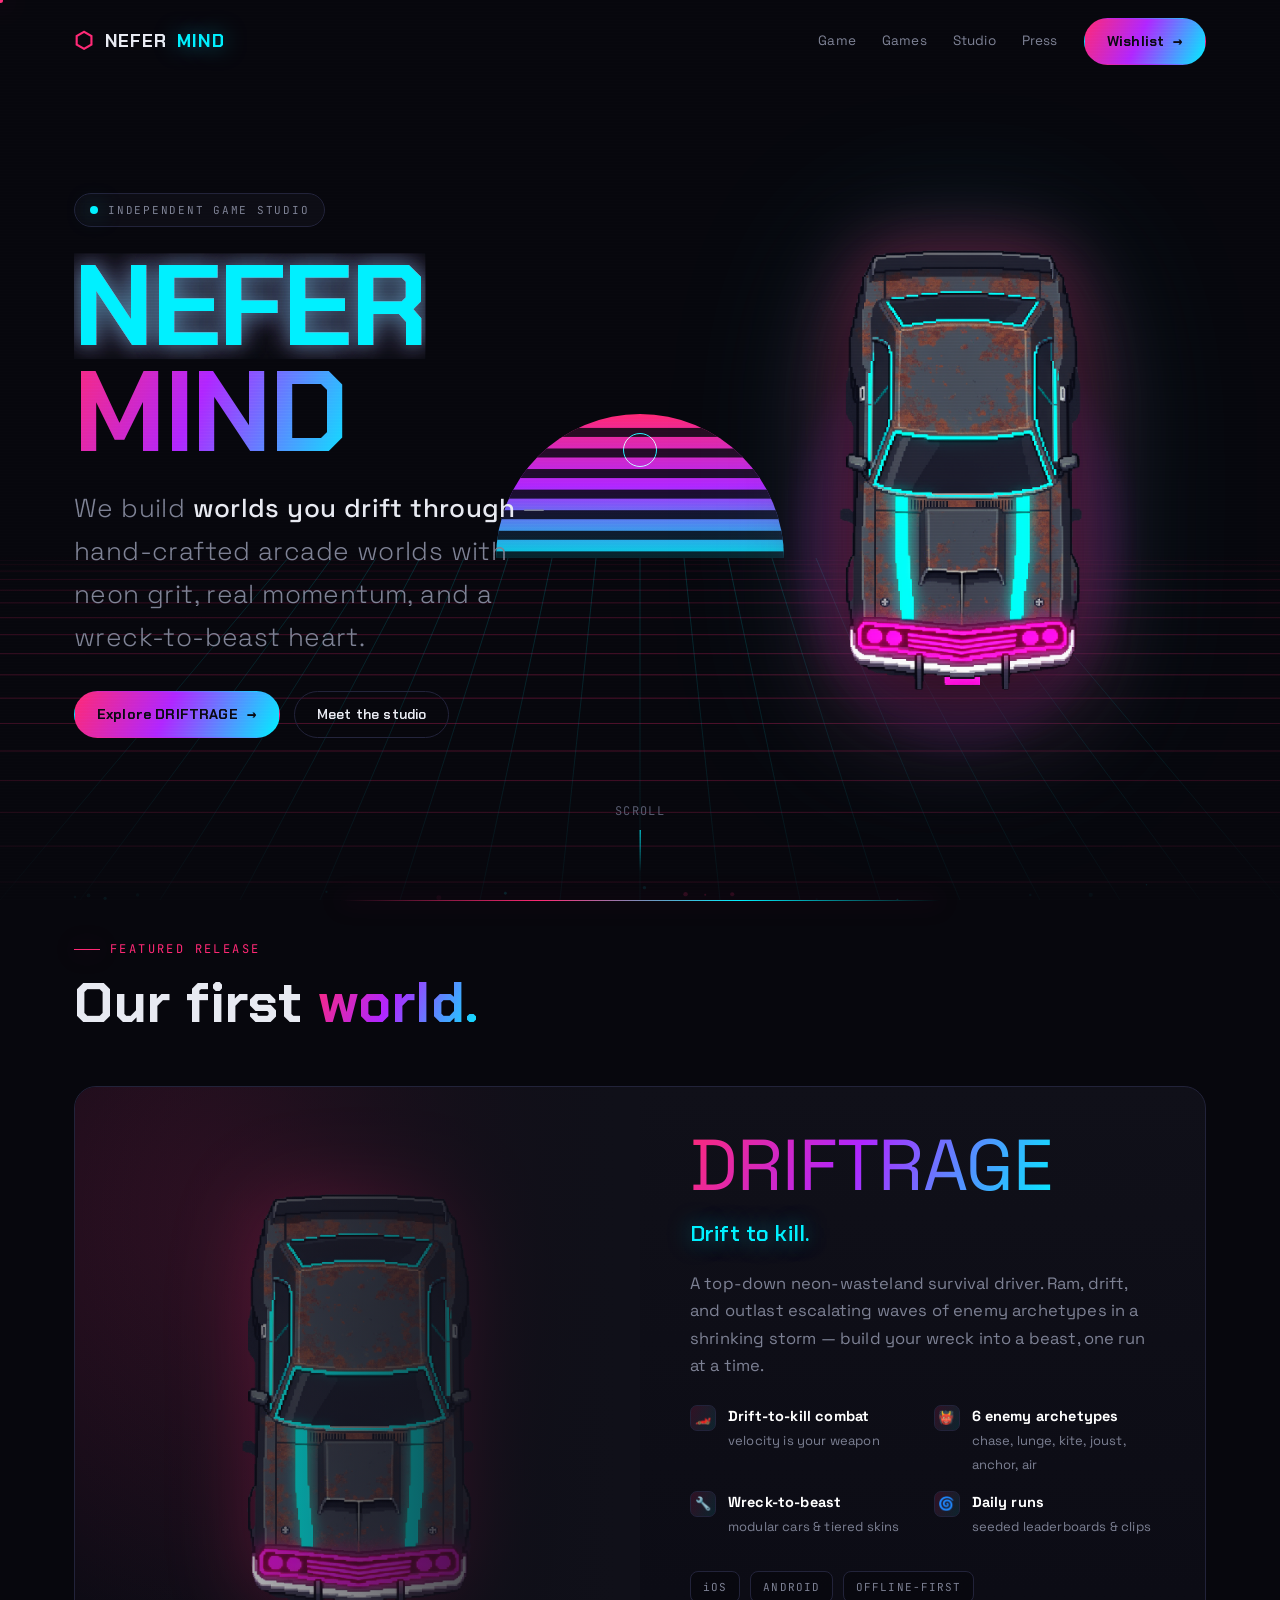
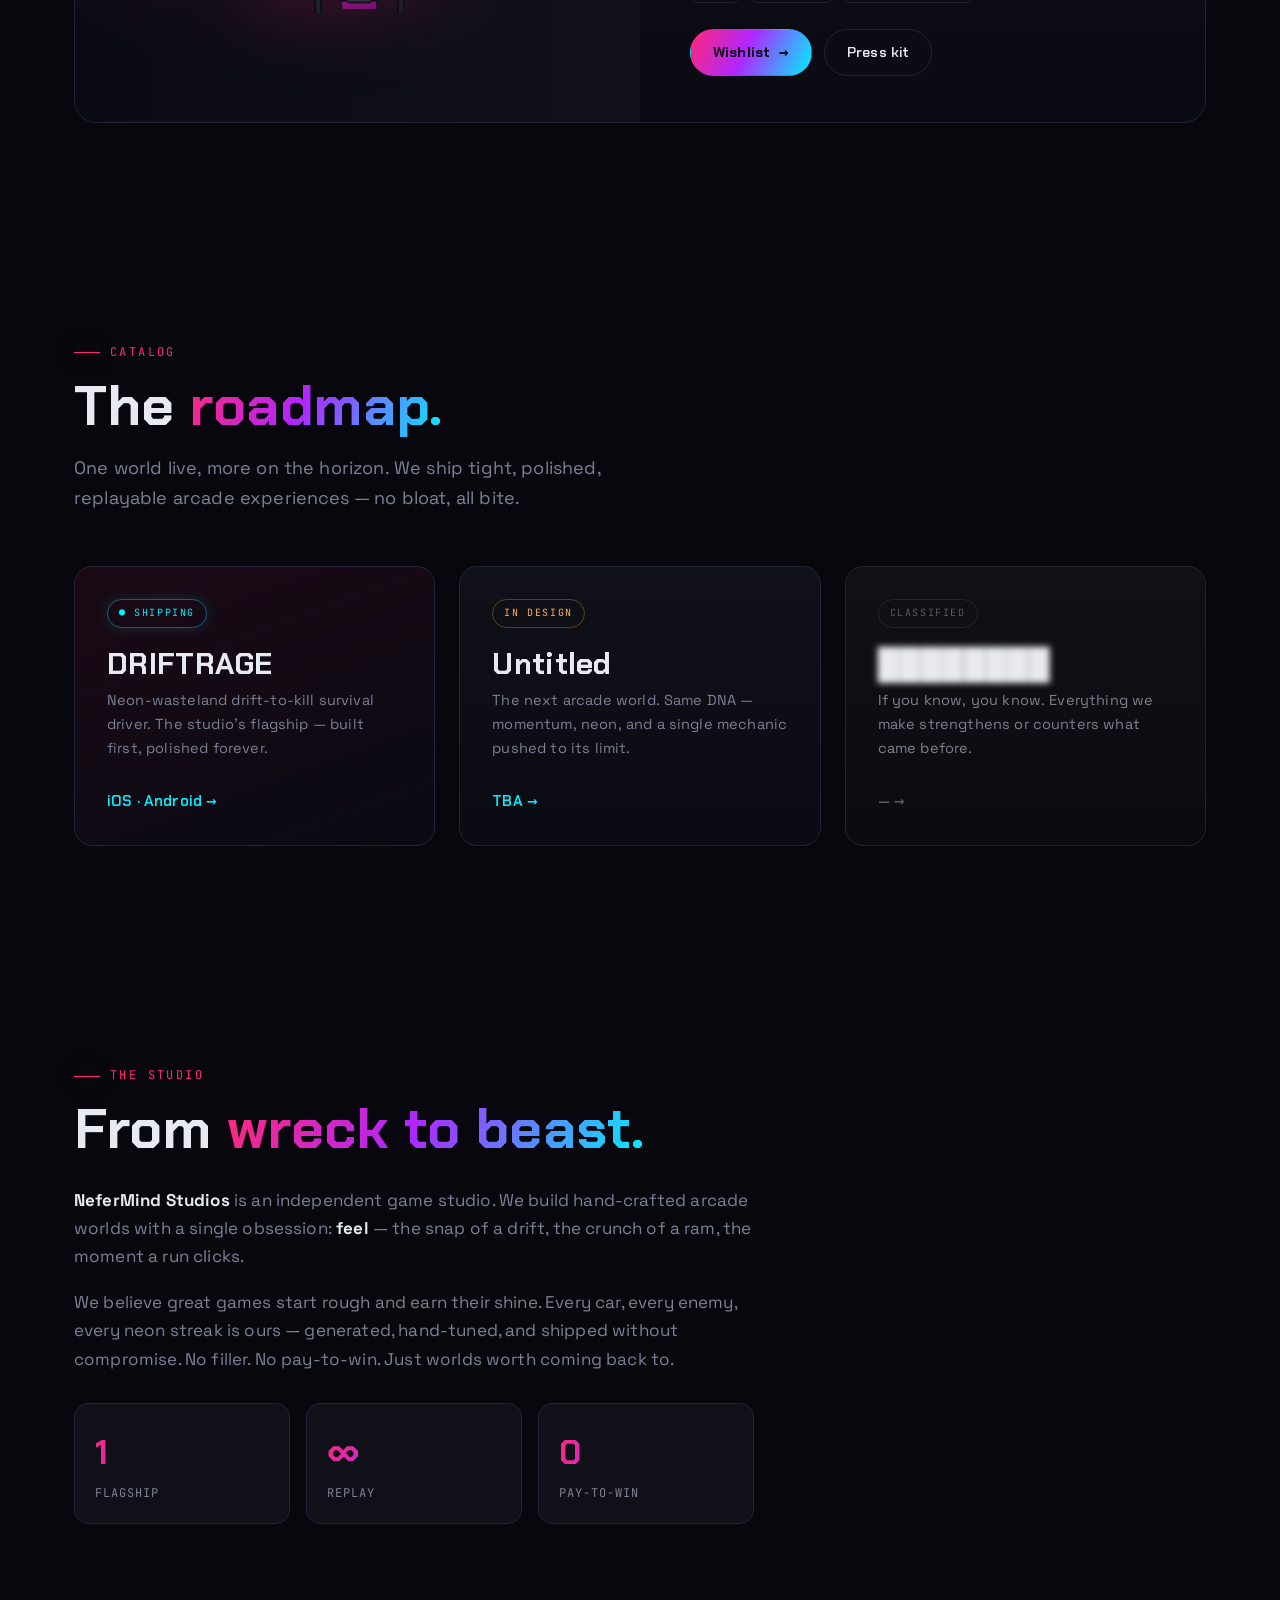
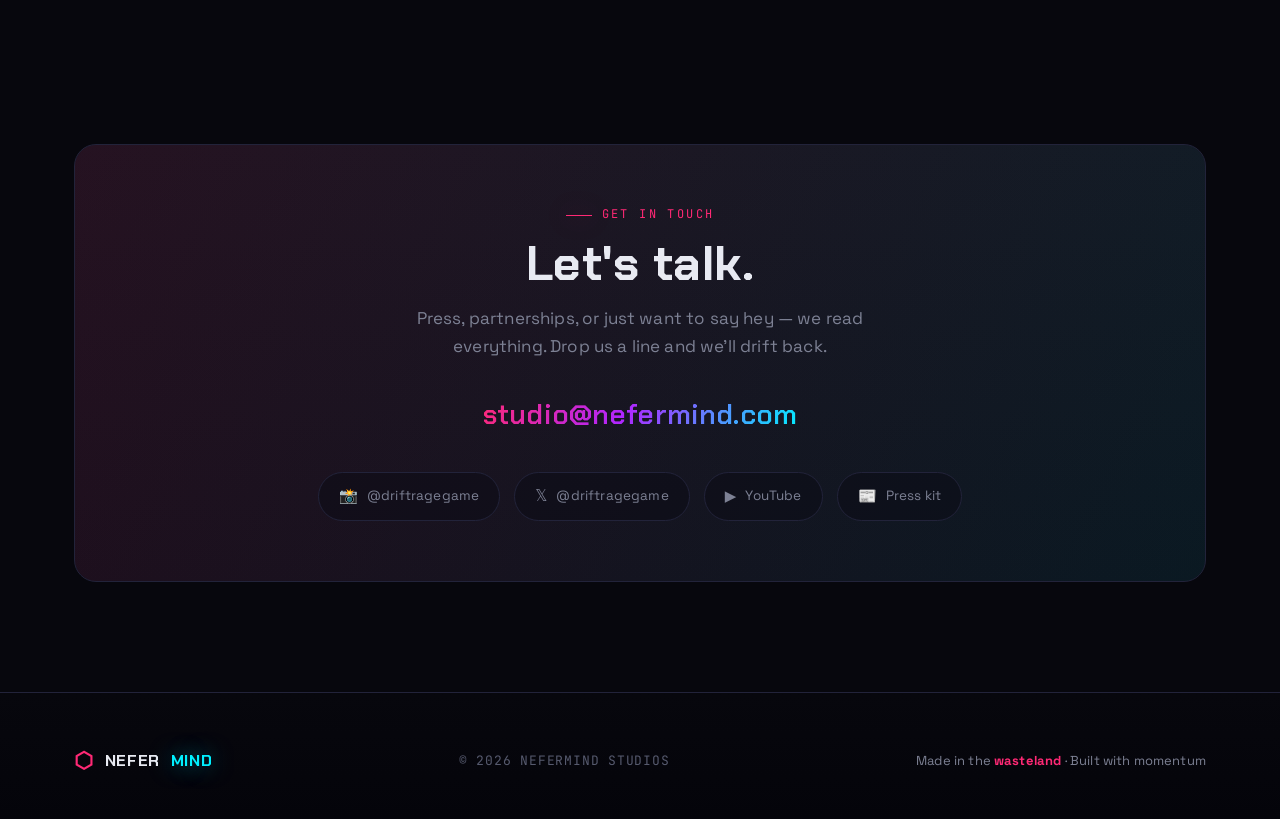
==== commit b82aeded: "remove enemy showcase + real names + downloads; keep car display-only - index: drop the 8-enemy mob " ====
--- a/index.html
+++ b/index.html
@@ -94,17 +94,6 @@
           </div>
         </div>
       </div>
-
-      <div class="mob-strip">
-        <div class="mob" data-magnetic><div class="mob-img"><img src="assets/img/mob-chaser.png" alt="chaser"></div><div class="mob-name">Chaser</div></div>
-        <div class="mob" data-magnetic><div class="mob-img"><img src="assets/img/mob-fast.png" alt="fast"></div><div class="mob-name">Fast</div></div>
-        <div class="mob" data-magnetic><div class="mob-img"><img src="assets/img/mob-tank.png" alt="tank"></div><div class="mob-name">Tank</div></div>
-        <div class="mob" data-magnetic><div class="mob-img"><img src="assets/img/mob-leaper.png" alt="leaper"></div><div class="mob-name">Leaper</div></div>
-        <div class="mob" data-magnetic><div class="mob-img"><img src="assets/img/mob-spitter.png" alt="spitter"></div><div class="mob-name">Spitter</div></div>
-        <div class="mob" data-magnetic><div class="mob-img"><img src="assets/img/mob-harpooner.png" alt="harpooner"></div><div class="mob-name">Harpooner</div></div>
-        <div class="mob" data-magnetic><div class="mob-img"><img src="assets/img/mob-raider.png" alt="raider"></div><div class="mob-name">Raider</div></div>
-        <div class="mob" data-magnetic><div class="mob-img"><img src="assets/img/mob-drone.png" alt="drone"></div><div class="mob-name">Drone</div></div>
-      </div>
     </div>
   </div>
 </section>
@@ -144,22 +133,12 @@
           <div class="sec-tag">The Studio</div>
           <h2 class="sec-title">From <span class="grad">wreck to beast.</span></h2>
         </div>
-        <p class="reveal"><b>NeferMind Studios</b> is an independent two-person game studio. We build hand-crafted arcade worlds with a single obsession: <b>feel</b> — the snap of a drift, the crunch of a ram, the moment a run clicks.</p>
+        <p class="reveal"><b>NeferMind Studios</b> is an independent game studio. We build hand-crafted arcade worlds with a single obsession: <b>feel</b> — the snap of a drift, the crunch of a ram, the moment a run clicks.</p>
         <p class="reveal" data-d="1">We believe great games start rough and earn their shine. Every car, every enemy, every neon streak is ours — generated, hand-tuned, and shipped without compromise. No filler. No pay-to-win. Just worlds worth coming back to.</p>
         <div class="stats reveal" data-d="2">
-          <div class="stat"><div class="v">2</div><div class="k">Humans</div></div>
           <div class="stat"><div class="v">1</div><div class="k">Flagship</div></div>
           <div class="stat"><div class="v">∞</div><div class="k">Replay</div></div>
-        </div>
-      </div>
-      <div class="team reveal" data-d="1">
-        <div class="member">
-          <div class="avatar">SP</div>
-          <div><div class="nm">Shubham Priyadarshi</div><div class="rl">FOUNDER · ENGINE & DESIGN</div><div class="loc">Building the machine</div></div>
-        </div>
-        <div class="member">
-          <div class="avatar">AK</div>
-          <div><div class="nm">Abhishek Kulkarni</div><div class="rl">GAME DESIGN · CONTENT</div><div class="loc">Shaping the world</div></div>
+          <div class="stat"><div class="v">0</div><div class="k">Pay-to-win</div></div>
         </div>
       </div>
     </div>
@@ -180,7 +159,6 @@
         <a class="soc" href="https://twitter.com/driftragegame" data-magnetic><span class="ic">𝕏</span> @driftragegame</a>
         <a class="soc" href="https://youtube.com/@nefermindstudios" data-magnetic><span class="ic">▶</span> YouTube</a>
         <a class="soc" href="press.html" data-magnetic><span class="ic">📰</span> Press kit</a>
-        <a class="soc" href="https://github.com/ShubhamPriyadarshi" data-magnetic><span class="ic">⌥</span> GitHub</a>
       </div>
     </div>
   </div>
--- a/assets/site.css
+++ b/assets/site.css
@@ -165,7 +165,8 @@
   .gcard.locked .blurry{filter:blur(3px)}
 
   /* ── STUDIO ── */
-  .studio-grid{display:grid;grid-template-columns:1.1fr .9fr;gap:50px;align-items:center}
+  .studio-grid{display:grid;grid-template-columns:1fr;gap:50px;align-items:center}
+  .studio-text{max-width:680px}
   .studio-text p{color:var(--mut);font-size:17px;margin-bottom:18px}
   .studio-text p b{color:var(--txt)}
   .stats{display:grid;grid-template-columns:repeat(3,1fr);gap:16px;margin-top:30px}
